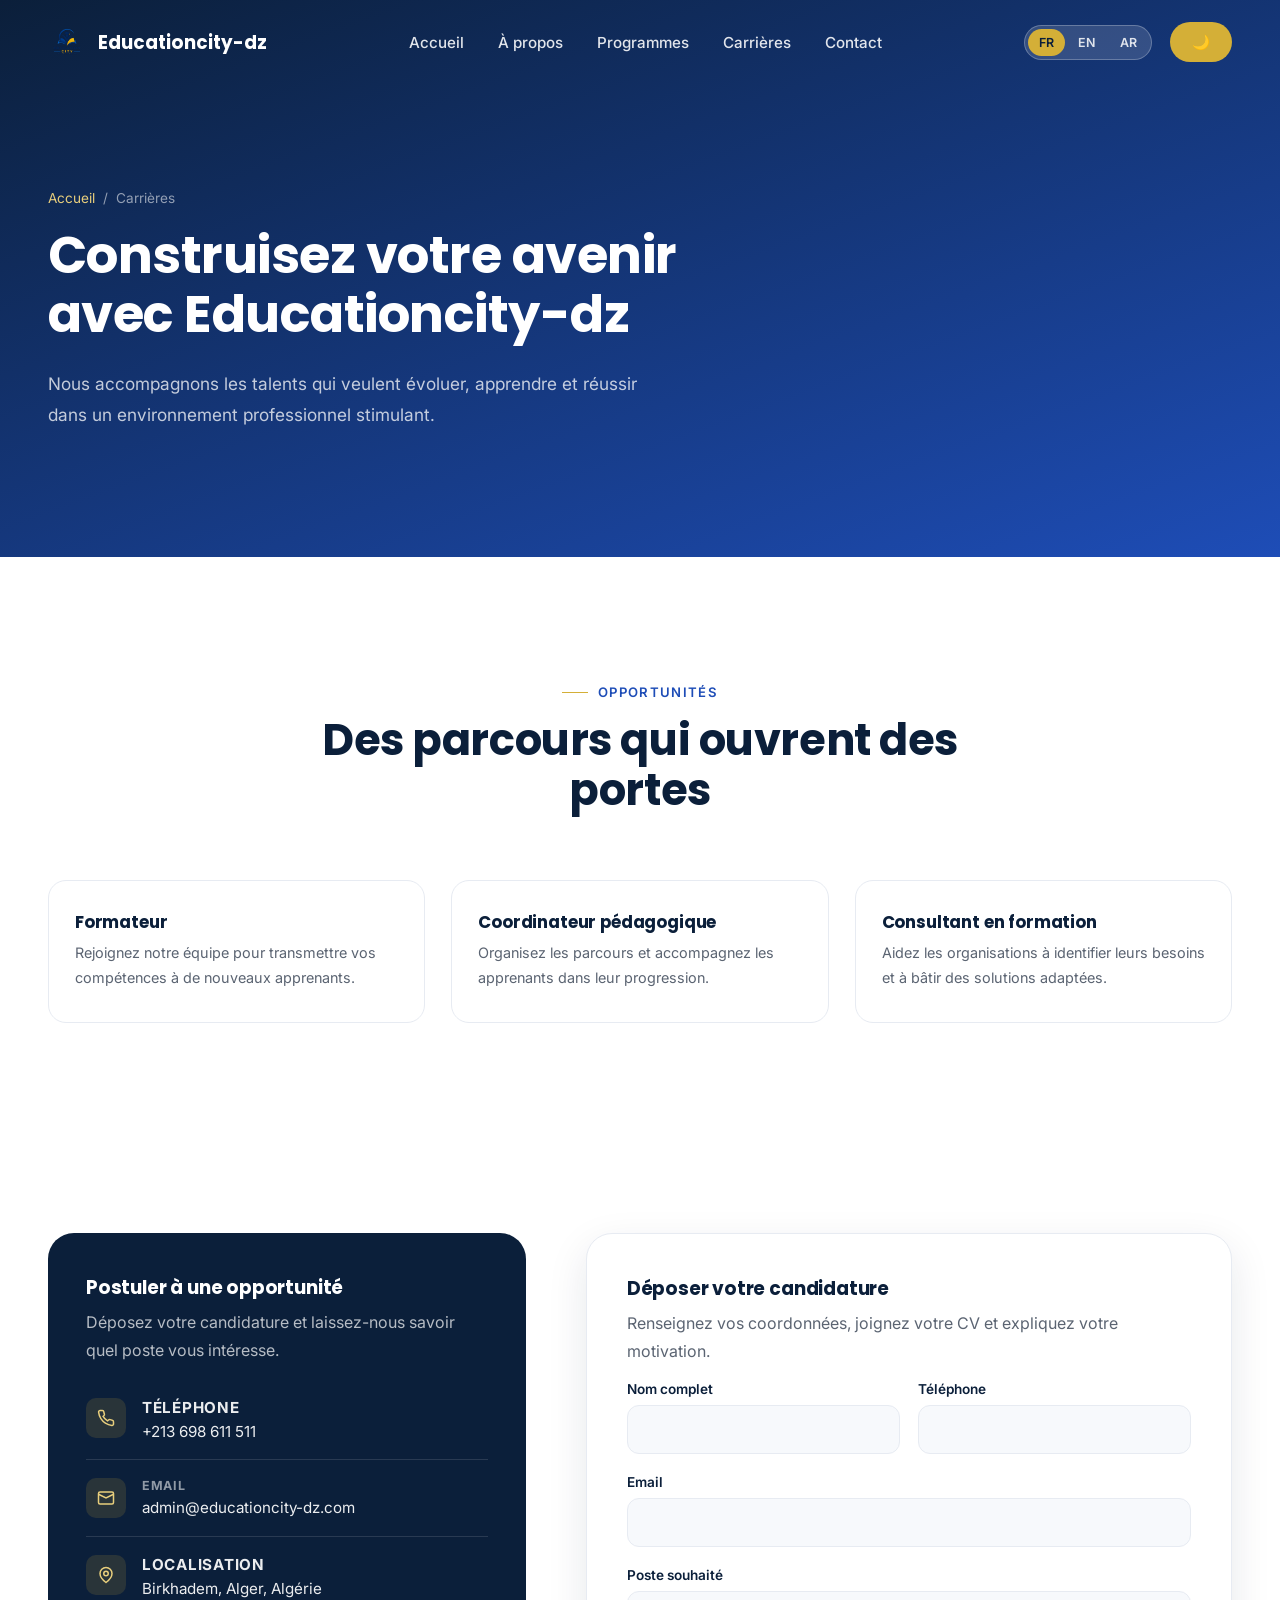
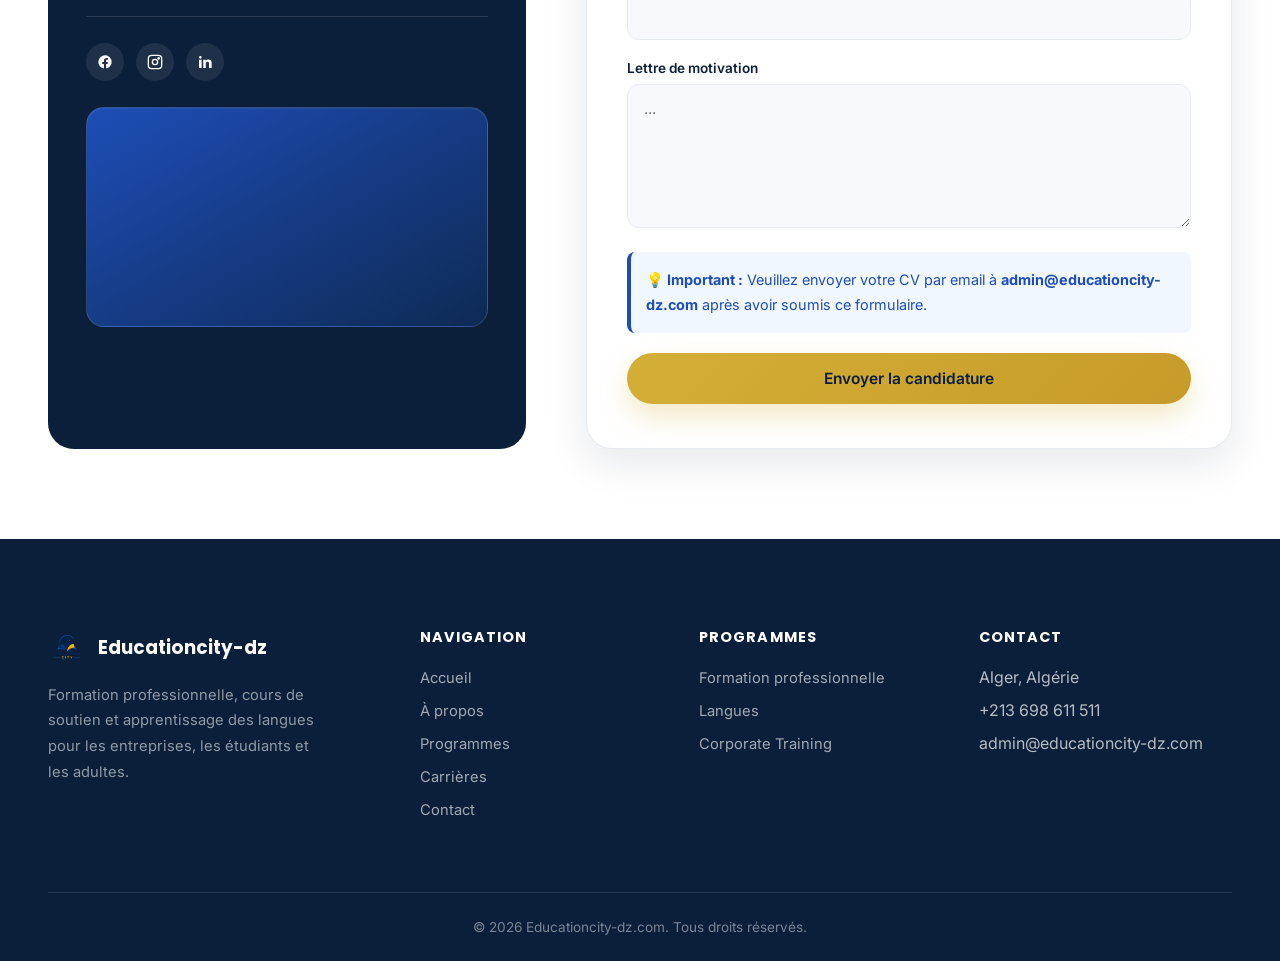
==== careers.html @ a91e065b "update" ====
<!DOCTYPE html>
<html lang="fr" dir="ltr" data-active-lang="fr">
<head>
<meta charset="UTF-8">
<meta name="viewport" content="width=device-width, initial-scale=1.0">
<title>Careers — Educationcity-dz</title>
<meta name="description" content="Explore career opportunities and professional growth paths with Educationcity-dz.">
<link rel="preconnect" href="https://fonts.googleapis.com">
<link href="https://fonts.googleapis.com/css2?family=Poppins:wght@500;600;700;800&family=Inter:wght@400;500;600;700&display=swap" rel="stylesheet">
<link rel="stylesheet" href="css/style.css">
</head>
<body>
<div id="loader"><div class="loader-seal"><svg viewBox="0 0 64 64"><circle cx="32" cy="32" r="26"></circle></svg></div></div>
<div id="scroll-progress"></div>

<header id="navbar">
  <div class="container nav-inner">
    <a href="index.html" class="brand">
      <span class="brand-mark"><img src="EduLogo.png" alt="Educationcity-dz logo"></span>
      Educationcity-dz
    </a>
    <nav>
      <ul class="nav-links" id="nav-links">
        <li><a href="index.html#home"><span data-lang="fr">Accueil</span><span data-lang="en">Home</span><span data-lang="ar">الرئيسية</span></a></li>
        <li><a href="index.html#about"><span data-lang="fr">À propos</span><span data-lang="en">About</span><span data-lang="ar">من نحن</span></a></li>
        <li><a href="index.html#courses"><span data-lang="fr">Programmes</span><span data-lang="en">Courses</span><span data-lang="ar">البرامج</span></a></li>
        <li><a href="careers.html" class="active"><span data-lang="fr">Carrières</span><span data-lang="en">Careers</span><span data-lang="ar">الوظائف</span></a></li>
        <li><a href="index.html#contact"><span data-lang="fr">Contact</span><span data-lang="en">Contact</span><span data-lang="ar">اتصل بنا</span></a></li>
      </ul>
    </nav>
    <div class="nav-right">
      <div class="lang-switch">
        <button data-lang-btn="fr">FR</button>
        <button data-lang-btn="en">EN</button>
        <button data-lang-btn="ar">AR</button>
      </div>
      <button id="dark-toggle" class="btn-call" aria-label="Toggle dark mode" aria-pressed="false">
        <span class="theme-ico">🌙</span>
      </button>
      <button class="nav-toggle" id="nav-toggle" aria-label="Menu"><span></span><span></span><span></span></button>
    </div>
  </div>
</header>

<section class="page-hero">
  <div class="container">
    <div class="breadcrumb">
      <a href="index.html"><span data-lang="fr">Accueil</span><span data-lang="en">Home</span><span data-lang="ar">الرئيسية</span></a>
      <span>/</span>
      <span><span data-lang="fr">Carrières</span><span data-lang="en">Careers</span><span data-lang="ar">الوظائف</span></span>
    </div>
    <h1><span data-lang="fr">Construisez votre avenir avec Educationcity-dz</span><span data-lang="en">Build your future with Educationcity-dz</span><span data-lang="ar">ابنِ مستقبلك مع Educationcity-dz</span></h1>
    <p><span data-lang="fr">Nous accompagnons les talents qui veulent évoluer, apprendre et réussir dans un environnement professionnel stimulant.</span><span data-lang="en">We support talented people who want to grow, learn and succeed in a dynamic professional environment.</span><span data-lang="ar">نحن نؤازر الكفاءات التي ترغب في التطور والتعلم والنجاح في بيئة مهنية محفزة.</span></p>
  </div>
</section>

<section class="section">
  <div class="container">
    <div class="section-head center reveal">
      <div class="eyebrow" style="justify-content:center"><span data-lang="fr">Opportunités</span><span data-lang="en">Opportunities</span><span data-lang="ar">الفرص</span></div>
      <h2><span data-lang="fr">Des parcours qui ouvrent des portes</span><span data-lang="en">Career paths that open doors</span><span data-lang="ar">مسارات مهنية تفتح الأبواب</span></h2>
    </div>
    <div class="benefit-grid stagger">
      <div class="benefit-card reveal" style="--i:0">
        <h4><span data-lang="fr">Formateur</span><span data-lang="en">Trainer</span><span data-lang="ar">مُدرّس</span></h4>
        <p><span data-lang="fr">Rejoignez notre équipe pour transmettre vos compétences à de nouveaux apprenants.</span><span data-lang="en">Join our team to share your expertise with new learners.</span><span data-lang="ar">انضم إلى فريقنا لنقل خبرتك إلى متعلمين جدد.</span></p>
      </div>
      <div class="benefit-card reveal" style="--i:1">
        <h4><span data-lang="fr">Coordinateur pédagogique</span><span data-lang="en">Academic Coordinator</span><span data-lang="ar">منسق أكاديمي</span></h4>
        <p><span data-lang="fr">Organisez les parcours et accompagnez les apprenants dans leur progression.</span><span data-lang="en">Organise learning pathways and support learners in their progress.</span><span data-lang="ar">نظّم المسارات التعليمية وادعم المتعلمين في تقدمهم.</span></p>
      </div>
      <div class="benefit-card reveal" style="--i:2">
        <h4><span data-lang="fr">Consultant en formation</span><span data-lang="en">Training Consultant</span><span data-lang="ar">مستشار تكوين</span></h4>
        <p><span data-lang="fr">Aidez les organisations à identifier leurs besoins et à bâtir des solutions adaptées.</span><span data-lang="en">Help organisations identify needs and build tailored solutions.</span><span data-lang="ar">ساعد المؤسسات على تحديد احتياجاتها وبناء حلول مناسبة.</span></p>
      </div>
    </div>
  </div>
</section>

<section class="section tight" id="career-form">
  <div class="container">
    <div class="contact-grid">
      <div class="contact-info-card reveal">
        <h3><span data-lang="fr">Postuler à une opportunité</span><span data-lang="en">Apply for an opportunity</span><span data-lang="ar">التقديم لفرصة</span></h3>
        <p style="color:rgba(255,255,255,.7)">
          <span data-lang="fr">Déposez votre candidature et laissez-nous savoir quel poste vous intéresse.</span>
          <span data-lang="en">Submit your application and tell us which role interests you.</span>
          <span data-lang="ar">قدّم طلبك وأخبرنا بالوظيفة التي تهمك.</span>
        </p>
        <div class="contact-line">
          <span class="ico"><svg width="18" height="18" viewBox="0 0 24 24" fill="none" stroke="currentColor" stroke-width="2"><path d="M22 16.92v3a2 2 0 0 1-2.18 2 19.79 19.79 0 0 1-8.63-3.07 19.5 19.5 0 0 1-6-6 19.79 19.79 0 0 1-3.07-8.67A2 2 0 0 1 4.11 2h3a2 2 0 0 1 2 1.72c.127.96.361 1.903.7 2.81a2 2 0 0 1-.45 2.11L8.09 9.91a16 16 0 0 0 6 6l1.27-1.27a2 2 0 0 1 2.11-.45c.907.339 1.85.573 2.81.7A2 2 0 0 1 22 16.92Z"/></svg></span>
          <div><strong><span data-lang="fr">Téléphone</span><span data-lang="en">Phone</span><span data-lang="ar">الهاتف</span></strong><span>+213 698 611 511</span></div>
        </div>
        <div class="contact-line">
          <span class="ico"><svg width="18" height="18" viewBox="0 0 24 24" fill="none" stroke="currentColor" stroke-width="2"><rect x="2" y="4" width="20" height="16" rx="2"/><path d="m22 7-10 5L2 7"/></svg></span>
          <div><strong>Email</strong><span>admin@educationcity-dz.com</span></div>
        </div>
        <div class="contact-line">
          <span class="ico"><svg width="18" height="18" viewBox="0 0 24 24" fill="none" stroke="currentColor" stroke-width="2"><path d="M20 10c0 6-8 12-8 12s-8-6-8-12a8 8 0 0 1 16 0Z"/><circle cx="12" cy="10" r="3"/></svg></span>
          <div><strong><span data-lang="fr">Localisation</span><span data-lang="en">Location</span><span data-lang="ar">الموقع</span></strong><span><span data-lang="fr">Birkhadem, Alger, Algérie</span><span data-lang="en">Birkhadem, Alger, Algeria</span><span data-lang="ar">الجزائر العاصمة، الجزائر</span></span></div>
        </div>


        <div class="social-row">
          <a href="#" aria-label="Facebook"><svg width="16" height="16" viewBox="0 0 24 24" fill="currentColor"><path d="M22 12a10 10 0 1 0-11.6 9.9v-7H7.9V12h2.5V9.8c0-2.5 1.5-3.9 3.8-3.9 1.1 0 2.2.2 2.2.2v2.4h-1.3c-1.2 0-1.6.8-1.6 1.6V12h2.8l-.4 2.9h-2.4v7A10 10 0 0 0 22 12Z"/></svg></a>
          <a href="https://www.instagram.com/educationcity.dz?igsh=MXBoYXpnczZueTFqYg==" target="_blank" rel="noopener noreferrer" aria-label="Instagram"><svg width="16" height="16" viewBox="0 0 24 24" fill="none" stroke="currentColor" stroke-width="2"><rect x="2" y="2" width="20" height="20" rx="5"/><circle cx="12" cy="12" r="4"/><circle cx="17.5" cy="6.5" r="1"/></svg></a>
          <a href="https://www.linkedin.com/company/educationcity-dz/?viewAsMember=true" target="_blank" rel="noopener noreferrer" aria-label="LinkedIn"><svg width="16" height="16" viewBox="0 0 24 24" fill="currentColor"><path d="M6.94 5a2 2 0 1 1-4-.002 2 2 0 0 1 4 .002ZM7 8.48H3V21h4V8.48Zm6.32 0H9.34V21h3.94v-6.57c0-3.66 4.77-3.96 4.77 0V21H22v-7.93c0-6.17-7.06-5.94-8.68-2.91V8.48Z"/></svg></a>
        </div>

        <div class="map-box" data-map-box>
          <iframe
            id="location-map"
            src="https://www.google.com/maps?q=36.7222392,3.0315218&z=16&t=m&output=embed"
            loading="lazy"
            referrerpolicy="no-referrer-when-downgrade"
            allowfullscreen
            title="Location on Google Maps"
          ></iframe>
        </div>
      </div>

      <div class="form-card reveal">
        <h3><span data-lang="fr">Déposer votre candidature</span><span data-lang="en">Apply now</span><span data-lang="ar">قدّم طلبك</span></h3>
        <p><span data-lang="fr">Renseignez vos coordonnées, joignez votre CV et expliquez votre motivation.</span><span data-lang="en">Share your details, attach your CV and explain your motivation.</span><span data-lang="ar">أدخل بياناتك وأرفق سيرة ذاتية الخاصة بك ووضح دافعك.</span></p>
        <!--
        <form data-form action="https://formgrid.dev/api/f/eszko6ui" method="POST" enctype="multipart/form-data">
          <div class="form-row">
            <div class="field">
              <label><span data-lang="fr">Nom complet</span><span data-lang="en">Full Name</span><span data-lang="ar">الاسم الكامل</span></label>
              <input type="text" name="name" required>
            </div>
            <div class="field">
              <label><span data-lang="fr">Téléphone</span><span data-lang="en">Phone Number</span><span data-lang="ar">رقم الهاتف</span></label>
              <input type="tel" name="phone" required>
            </div>
          </div>
          <div class="field">
            <label>Email</label>
            <input type="email" name="email" required>
          </div>
          <div class="field">
            <label><span data-lang="fr">Poste souhaité</span><span data-lang="en">Desired Position</span><span data-lang="ar">الوظيفة المطلوبة</span></label>
            <input type="text" name="position" required>
          </div>
          <div class="field">
            <label><span data-lang="fr">Téléverser votre CV</span><span data-lang="en">Upload your CV</span><span data-lang="ar">رفع سيرتك الذاتية</span></label>
            <input type="file" name="cv" accept=".pdf,.doc,.docx" required>
          </div>
          <div class="field">
            <label><span data-lang="fr">Message</span><span data-lang="en">Message</span><span data-lang="ar">الرسالة</span></label>
            <textarea name="message" required></textarea>
          </div>
          <button type="submit" class="btn btn-primary" style="width:100%">
            <span data-lang="fr">Envoyer la candidature</span><span data-lang="en">Send application</span><span data-lang="ar">إرسال التقديم</span>
          </button>
        </form>

        -->
       <form action="https://formspree.io/f/mdaqkvrz" method="POST">
  <div class="form-row">
    <div class="field">
      <label><span data-lang="fr">Nom complet</span><span data-lang="en">Full Name</span><span data-lang="ar">الاسم الكامل</span></label>
      <input type="text" name="name" required>
    </div>
    <div class="field">
      <label><span data-lang="fr">Téléphone</span><span data-lang="en">Phone Number</span><span data-lang="ar">رقم الهاتف</span></label>
      <input type="tel" name="phone" required>
    </div>
  </div>
  <div class="field">
    <label>Email</label>
    <input type="email" name="_replyto" required>
  </div>
  <div class="field">
    <label><span data-lang="fr">Poste souhaité</span><span data-lang="en">Desired Position</span><span data-lang="ar">الوظيفة المطلوبة</span></label>
    <input type="text" name="position" required>
  </div>
  <div class="field">
    <label><span data-lang="fr">Lettre de motivation</span><span data-lang="en">Cover Letter</span><span data-lang="ar">رسالة تحفيزية</span></label>
    <textarea name="cover_letter" rows="6" placeholder="..." required></textarea>
  </div>
  
  <div style="background:#f0f7ff;padding:15px;border-radius:8px;margin-bottom:20px;border-left:4px solid #1E4DB7;">
    <p style="font-size:0.9rem;margin:0;color:#1E4DB7;">
      <strong>💡 <span data-lang="fr">Important</span><span data-lang="en">Important</span><span data-lang="ar">مهم</span> :</strong>
      <span data-lang="fr">Veuillez envoyer votre CV par email à <strong>admin@educationcity-dz.com</strong> après avoir soumis ce formulaire.</span>
      <span data-lang="en">Please send your CV by email to <strong>admin@educationcity-dz.com</strong> after submitting this form.</span>
      <span data-lang="ar">يرجى إرسال سيرتك الذاتية عبر البريد الإلكتروني إلى <strong>admin@educationcity-dz.com</strong> بعد تقديم هذا النموذج.</span>
    </p>
  </div>
  <button type="submit" class="btn btn-primary" style="width:100%">
    <span data-lang="fr">Envoyer la candidature</span><span data-lang="en">Send application</span><span data-lang="ar">إرسال التقديم</span>
  </button>
</form>


        <div class="form-success">
          <svg viewBox="0 0 24 24" fill="none" stroke="#25693B" stroke-width="2.4"><path d="M20 6 9 17l-5-5"/></svg>
          <span>
            <span data-lang="fr">Merci ! Votre candidature a bien été envoyée.</span>
            <span data-lang="en">Thank you! Your application has been sent successfully.</span>
            <span data-lang="ar">شكرًا! تم إرسال طلبك بنجاح.</span>
          </span>
        </div>
      </div>
    </div>
  </div>
</section>

<!--
<section class="section tight" id="contact-cta">
  <div class="container">
    <div class="cta-banner reveal-scale">
      <h2><span data-lang="fr">Vous souhaitez rejoindre notre équipe ?</span><span data-lang="en">Want to join our team?</span><span data-lang="ar">هل ترغب في الانضمام إلى فريقنا؟</span></h2>
      <p><span data-lang="fr">Contactez-nous pour découvrir les opportunités disponibles.</span><span data-lang="en">Get in touch to discover current opportunities.</span><span data-lang="ar">تواصل معنا لاكتشاف الفرص المتاحة.</span></p>
      <div class="btn-row">
        <a href="index.html#contact" class="btn btn-primary"><span data-lang="fr">Nous contacter</span><span data-lang="en">Contact Us</span><span data-lang="ar">اتصل بنا</span></a>
      </div>
    </div>
  </div>
</section>
-->
<!-- ============ FOOTER ============ -->
<footer>
  <div class="container">
    <div class="footer-grid">
      <div class="footer-brand">
        <div class="brand">
          <span class="brand-mark"><img src="EduLogo.png" alt="Educationcity-dz logo"></span>
          Educationcity-dz
        </div>
        <p>
          <span data-lang="fr">Formation professionnelle, cours de soutien et apprentissage des langues pour les entreprises, les étudiants et les adultes.</span>
          <span data-lang="en">Professional training, academic support and language learning for companies, students and adults.</span>
          <span data-lang="ar">تكوين مهني، دعم دراسي وتعلم اللغات للشركات والطلاب والكبار.</span>
        </p>
      </div>
      <div>
        <h4><span data-lang="fr">Navigation</span><span data-lang="en">Navigation</span><span data-lang="ar">التنقل</span></h4>
        <ul class="flinks">
          <li><a href="index.html#home"><span data-lang="fr">Accueil</span><span data-lang="en">Home</span><span data-lang="ar">الرئيسية</span></a></li>
          <li><a href="index.html#about"><span data-lang="fr">À propos</span><span data-lang="en">About</span><span data-lang="ar">من نحن</span></a></li>
          <li><a href="index.html#courses"><span data-lang="fr">Programmes</span><span data-lang="en">Courses</span><span data-lang="ar">البرامج</span></a></li>
          <li><a href="careers.html"><span data-lang="fr">Carrières</span><span data-lang="en">Careers</span><span data-lang="ar">الوظائف</span></a></li>
          <li><a href="index.html#contact"><span data-lang="fr">Contact</span><span data-lang="en">Contact</span><span data-lang="ar">اتصل بنا</span></a></li>
        </ul>
      </div>
      <div>
        <h4><span data-lang="fr">Programmes</span><span data-lang="en">Courses</span><span data-lang="ar">البرامج</span></h4>
        <ul class="flinks">
          <li><a href="formation-professionnelle.html"><span data-lang="fr">Formation professionnelle</span><span data-lang="en">Professional Training</span><span data-lang="ar">التكوين المهني</span></a></li>
          <li><a href="languages.html"><span data-lang="fr">Langues</span><span data-lang="en">Languages</span><span data-lang="ar">اللغات</span></a></li>
          <li><a href="corporate-training.html"><span data-lang="fr">Corporate Training</span><span data-lang="en">Corporate Training</span><span data-lang="ar">تكوين الشركات</span></a></li>
        </ul>
      </div>
      <div>
        <h4><span data-lang="fr">Contact</span><span data-lang="en">Contact</span><span data-lang="ar">اتصل بنا</span></h4>
        <ul class="flinks">
          <li><span data-lang="fr">Alger, Algérie</span><span data-lang="en">Algiers, Algeria</span><span data-lang="ar">الجزائر العاصمة</span></li>
          <li>+213 698 611 511</li>
          <li>admin@educationcity-dz.com</li>
        </ul>
      </div>
    </div>

    <div class="footer-bottom">
      <span style="display:block;text-align:center;width:100%">© 2026 Educationcity-dz.com. <span data-lang="fr">Tous droits réservés.</span><span data-lang="en">All rights reserved.</span><span data-lang="ar">جميع الحقوق محفوظة.</span></span>
    </div>
  </div>
</footer>

<button id="back-to-top" aria-label="Back to top"><svg viewBox="0 0 24 24" fill="none" stroke="currentColor" stroke-width="2.5"><path d="M12 19V5"/><path d="m5 12 7-7 7 7"/></svg></button>

<script src="js/main.js"></script>
</body>
</html>
---- css/style.css ----
/* ==========================================================================
   Educationcity-dz — Premium Academy Website
   Design tokens
   ========================================================================== */
:root{
  --navy:#0B1F3A;
  --navy-2:#0E2A54;
  --royal:#1E4DB7;
  --royal-soft:#3D6BD6;
  --gold:#D4AF37;
  --gold-soft:#E8CE7C;
  --white:#FFFFFF;
  --light:#F7F9FC;
  --text:#222222;
  --text-muted:#5B6472;
  --line:#E7EBF2;
  --radius-lg:26px;
  --radius-md:18px;
  --radius-sm:12px;
  --shadow-sm:0 4px 18px rgba(11,31,58,0.06);
  --shadow-md:0 14px 40px rgba(11,31,58,0.10);
  --shadow-lg:0 26px 70px rgba(11,31,58,0.16);
  --ease:cubic-bezier(.22,.9,.32,1);
  --container:1240px;
}

/* Dark theme variables (applied when html[data-theme="dark"]) */
html[data-theme="dark"]{
  --navy:#EAF2FF;
  --navy-2:#0A1B32;
  --royal:#4F7ED4;
  --royal-soft:#86A9E2;
  --gold:#D4AF37;
  --gold-soft:#E8CE7C;
  --white:#071026;
  --light:#0D1A2E;
  --text:#F4F7FF;
  --text-muted:rgba(244,247,255,0.82);
  --line:rgba(255,255,255,0.12);
  --shadow-sm:0 6px 24px rgba(0,0,0,0.55);
  --shadow-md:0 18px 60px rgba(0,0,0,0.65);
  --shadow-lg:0 28px 100px rgba(0,0,0,0.65);
}

html[data-theme="dark"] body{
  background:var(--white);
  color:var(--text);
}
html[data-theme="dark"] .section{background:transparent;}
html[data-theme="dark"] .section-light{background:rgba(255,255,255,0.06);}
html[data-theme="dark"] #navbar{
  background:rgba(7,16,38,0.88);
}
html[data-theme="dark"] #navbar.scrolled{
  background:rgba(7,16,38,0.96);
  box-shadow:0 8px 30px rgba(0,0,0,0.55);
}
html[data-theme="dark"] #navbar .brand,
html[data-theme="dark"] #navbar .nav-links a,
html[data-theme="dark"] #navbar .lang-switch button,
html[data-theme="dark"] #navbar .btn-call,
html[data-theme="dark"] #navbar .nav-toggle span{
  color:var(--white);
}
html[data-theme="dark"] #navbar .lang-switch{background:rgba(255,255,255,0.08);border-color:rgba(255,255,255,0.14);}
html[data-theme="dark"] #navbar .nav-toggle span{background:var(--white);}
html[data-theme="dark"] .btn-call{color:var(--navy);}
html[data-theme="dark"] #navbar .nav-links a:hover{color:var(--gold-soft);}
html[data-theme="dark"] footer{background:var(--navy);}
html[data-theme="dark"] footer .footer-grid{border-bottom-color:rgba(255,255,255,0.12);}
html[data-theme="dark"] footer .footer-brand p,
html[data-theme="dark"] footer .flinks a,
html[data-theme="dark"] .footer-bottom{color:rgba(255,255,255,0.78);}
html[data-theme="dark"] h1,
html[data-theme="dark"] h2,
html[data-theme="dark"] h3,
html[data-theme="dark"] h4,
html[data-theme="dark"] .section-head h2,
html[data-theme="dark"] .about-badge-card strong,
html[data-theme="dark"] .stat-num,
html[data-theme="dark"] .testi-person strong,
html[data-theme="dark"] .audience-cta,
html[data-theme="dark"] .pill,
html[data-theme="dark"] .side-card .row span:last-child,
html[data-theme="dark"] .logo-strip .lg{color:var(--white);}
html[data-theme="dark"] p,
html[data-theme="dark"] .lead,
html[data-theme="dark"] .section-head p,
html[data-theme="dark"] .hero-meta-item .label,
html[data-theme="dark"] .hero-meta-item .value,
html[data-theme="dark"] .about-badge-card span,
html[data-theme="dark"] .testi-person span,
html[data-theme="dark"] .course-card ul li,
html[data-theme="dark"] .service-body ul li,
html[data-theme="dark"] .audience-card ul li,
html[data-theme="dark"] .side-card .row span:first-child,
html[data-theme="dark"] .benefit-card,
html[data-theme="dark"] .form-card,
html[data-theme="dark"] .contact-card,
html[data-theme="dark"] .course-card,
html[data-theme="dark"] .about-badge-card,
html[data-theme="dark"] .testi-card,
html[data-theme="dark"] .audience-card,
html[data-theme="dark"] .side-card,
html[data-theme="dark"] .service-card{
  color:rgba(244,247,255,0.9);
}
html[data-theme="dark"] .course-card,
html[data-theme="dark"] .about-badge-card,
html[data-theme="dark"] .testi-card,
html[data-theme="dark"] .audience-card,
html[data-theme="dark"] .side-card,
html[data-theme="dark"] .service-card,
html[data-theme="dark"] .form-card,
html[data-theme="dark"] .contact-card{background:rgba(255,255,255,0.05);border-color:rgba(255,255,255,0.08);}
html[data-theme="dark"] .btn-call .theme-ico{margin-inline-end:8px;}

/* Dark mode toggle button (navbar) */
.btn-toggle{
  border:none;background:transparent;color:rgba(255,255,255,0.92);font-size:1rem;padding:8px 10px;border-radius:10px;display:inline-flex;align-items:center;justify-content:center;transition:transform .25s ease;
}
#navbar .btn-toggle:hover{transform:translateY(-2px);}

*,*::before,*::after{box-sizing:border-box;}
html{scroll-behavior:smooth;}
@media (prefers-reduced-motion: reduce){
  html{scroll-behavior:auto;}
  *,*::before,*::after{animation-duration:0.001ms !important;animation-iteration-count:1 !important;transition-duration:0.001ms !important;scroll-behavior:auto !important;}
}
body{
  margin:0;
  font-family:'Inter',sans-serif;
  color:var(--text);
  background:var(--white);
  -webkit-font-smoothing:antialiased;
  overflow-x:hidden;
}
h1,h2,h3,h4{
  font-family:'Poppins',sans-serif;
  color:var(--navy);
  margin:0 0 .5em;
  letter-spacing:-0.01em;
  line-height:1.15;
}
p{line-height:1.75;color:var(--text-muted);margin:0 0 1em;}
a{color:inherit;text-decoration:none;}
ul{margin:0;padding:0;list-style:none;}
img{max-width:100%;display:block;}
button{font-family:inherit;cursor:pointer;}
.container{max-width:var(--container);margin:0 auto;padding:0 28px;}

/* RTL */
html[dir="rtl"] body{font-family:'Inter','Tahoma',sans-serif;}
html[dir="rtl"] .btn-row{flex-direction:row-reverse;}

/* language visibility */
[data-lang]{display:none;}
html[data-active-lang="fr"] [data-lang="fr"],
html[data-active-lang="en"] [data-lang="en"],
html[data-active-lang="ar"] [data-lang="ar"]{display:block;}
html[data-active-lang="fr"] span[data-lang="fr"],
html[data-active-lang="en"] span[data-lang="en"],
html[data-active-lang="ar"] span[data-lang="ar"]{display:inline;}

/* ==========================================================================
   Loading screen
   ========================================================================== */
#loader{
  position:fixed;inset:0;z-index:9999;background:var(--navy);
  display:flex;align-items:center;justify-content:center;
  transition:opacity .6s var(--ease), visibility .6s var(--ease);
}
#loader.hide{opacity:0;visibility:hidden;pointer-events:none;}
.loader-seal{width:64px;height:64px;position:relative;}
.loader-seal svg{width:100%;height:100%;animation:spin 1.4s linear infinite;}
.loader-seal circle{fill:none;stroke:var(--gold);stroke-width:3;stroke-linecap:round;stroke-dasharray:150;stroke-dashoffset:110;}
@keyframes spin{to{transform:rotate(360deg);}}

/* scroll progress bar */
#scroll-progress{position:fixed;top:0;left:0;height:3px;background:linear-gradient(90deg,var(--gold),var(--gold-soft));width:0%;z-index:2000;transition:width .1s linear;}

/* ==========================================================================
   Navigation
   ========================================================================== */
#navbar{
  position:fixed;top:0;left:0;right:0;z-index:1000;
  padding:22px 0;
  transition:all .4s var(--ease);
  background:transparent;
}
#navbar.scrolled{
  background:rgba(255,255,255,0.92);
  backdrop-filter:blur(14px);
  -webkit-backdrop-filter:blur(14px);
  box-shadow:var(--shadow-sm);
  padding:14px 0;
}
.nav-inner{display:flex;align-items:center;justify-content:space-between;gap:24px;}
.brand{display:flex;align-items:center;gap:12px;font-family:'Poppins',sans-serif;font-weight:700;font-size:1.15rem;color:var(--white);transition:color .4s var(--ease);}
#navbar.scrolled .brand{color:var(--navy);}
.brand-mark{width:38px;height:38px;border-radius:10px;background:transparent;display:flex;align-items:center;justify-content:center;flex-shrink:0;overflow:hidden;}
.brand-mark img{width:100%;height:100%;object-fit:contain;display:block;border-radius:inherit;}
.nav-links{display:flex;align-items:center;gap:34px;list-style:none;margin:0;padding:0;}
.nav-links a{
  color:rgba(255,255,255,0.88);font-weight:500;font-size:.95rem;position:relative;padding:4px 0;transition:color .3s;
}
#navbar.scrolled .nav-links a{color:var(--navy);}
.nav-links a::after{content:"";position:absolute;left:0;bottom:-3px;height:2px;width:0;background:var(--gold);transition:width .3s var(--ease);}
.nav-links a:hover::after{width:100%;}
.nav-right{display:flex;align-items:center;gap:18px;}
.lang-switch{display:flex;align-items:center;gap:2px;background:rgba(255,255,255,0.14);border:1px solid rgba(255,255,255,0.25);border-radius:999px;padding:3px;transition:all .4s var(--ease);}
#navbar.scrolled .lang-switch{background:var(--light);border-color:var(--line);}
.lang-switch button{
  border:none;background:transparent;color:rgba(255,255,255,0.85);font-size:.78rem;font-weight:600;
  padding:6px 11px;border-radius:999px;transition:all .25s var(--ease);letter-spacing:.02em;
}
#navbar.scrolled .lang-switch button{color:var(--text-muted);}
.lang-switch button.active{background:var(--gold);color:var(--navy);}
#navbar.scrolled .lang-switch button.active{background:var(--gold);color:var(--navy);}
.btn-call{
  background:var(--gold);color:var(--navy);font-weight:600;font-size:.9rem;
  padding:11px 22px;border-radius:999px;border:none;transition:transform .3s var(--ease),box-shadow .3s var(--ease);
  white-space:nowrap;
}
.btn-call:hover{transform:translateY(-2px);box-shadow:0 10px 24px rgba(212,175,55,0.35);}
.nav-toggle{display:none;flex-direction:column;gap:5px;background:none;border:none;padding:6px;}
.nav-toggle span{width:24px;height:2px;background:var(--white);transition:all .3s;}
#navbar.scrolled .nav-toggle span{background:var(--navy);}

/* ==========================================================================
   Buttons (global)
   ========================================================================== */
.btn{
  display:inline-flex;align-items:center;justify-content:center;gap:8px;
  padding:16px 32px;border-radius:999px;font-weight:600;font-size:.97rem;
  border:none;position:relative;overflow:hidden;transition:transform .35s var(--ease),box-shadow .35s var(--ease);
  isolation:isolate;
}
.btn::after{
  content:"";position:absolute;inset:0;border-radius:inherit;
  background:radial-gradient(circle at var(--rx,50%) var(--ry,50%), rgba(255,255,255,.35) 0%, transparent 60%);
  opacity:0;transition:opacity .4s;z-index:-1;
}
.btn:hover::after{opacity:1;}
.btn-primary{background:linear-gradient(135deg,var(--gold),#c79b2a);color:var(--navy);box-shadow:0 12px 28px rgba(212,175,55,0.28);}
.btn-primary:hover{transform:translateY(-3px);box-shadow:0 18px 36px rgba(212,175,55,0.4);}
.btn-secondary{background:rgba(255,255,255,0.08);color:var(--white);border:1.5px solid rgba(255,255,255,0.5);}
.btn-secondary:hover{background:rgba(255,255,255,0.18);transform:translateY(-3px);}
.btn-dark{background:var(--navy);color:var(--white);}
.btn-dark:hover{transform:translateY(-3px);box-shadow:var(--shadow-lg);}
.btn-outline{background:transparent;border:1.5px solid var(--navy);color:var(--navy);}
.btn-outline:hover{background:var(--navy);color:var(--white);transform:translateY(-3px);}
.btn-row{display:flex;gap:16px;flex-wrap:wrap;}

/* ==========================================================================
   Hero
   ========================================================================== */
.hero{
  position:relative;min-height:100vh;display:flex;align-items:center;justify-content:center;
  background:linear-gradient(160deg,var(--navy) 0%, var(--navy-2) 45%, var(--royal) 130%);
  overflow:hidden;padding:140px 0 100px;
}
.hero-shapes{position:absolute;inset:0;overflow:hidden;z-index:0;pointer-events:none;}
.shape{position:absolute;border-radius:50%;opacity:.5;}
.shape.s1{width:420px;height:420px;border:1px solid rgba(212,175,55,0.35);top:-120px;right:-100px;animation:float1 14s ease-in-out infinite;}
.shape.s2{width:220px;height:220px;background:radial-gradient(circle,rgba(212,175,55,.16),transparent 70%);bottom:-60px;left:-60px;animation:float2 11s ease-in-out infinite;}
.shape.s3{width:90px;height:90px;border:1px solid rgba(255,255,255,0.25);top:22%;left:8%;animation:float2 9s ease-in-out infinite;}
.shape.s4{width:14px;height:14px;background:var(--gold);top:34%;right:18%;animation:float1 7s ease-in-out infinite;}
.shape.s5{width:8px;height:8px;background:var(--gold-soft);bottom:28%;right:30%;animation:float2 8s ease-in-out infinite;}
@keyframes float1{0%,100%{transform:translateY(0) translateX(0);}50%{transform:translateY(-26px) translateX(14px);}}
@keyframes float2{0%,100%{transform:translateY(0);}50%{transform:translateY(22px);}}

.hero-inner{position:relative;z-index:2;text-align:center;max-width:900px;margin:0 auto;padding:0 28px;}
.hero-badge{
  display:inline-flex;align-items:center;gap:8px;background:rgba(255,255,255,0.08);
  border:1px solid rgba(212,175,55,0.4);color:var(--gold-soft);padding:9px 20px;border-radius:999px;
  font-size:.82rem;font-weight:600;letter-spacing:.06em;text-transform:uppercase;margin-bottom:28px;
  animation:fadeUp .8s var(--ease) both;
}
.hero h1{
  color:var(--white);font-size:clamp(2.3rem,5.2vw,4.1rem);font-weight:700;margin-bottom:22px;
  animation:fadeUp .9s var(--ease) .1s both;
}
.hero h1 em{font-style:normal;color:var(--gold-soft);}
.hero p.lead{
  color:rgba(255,255,255,0.78);font-size:1.15rem;max-width:640px;margin:0 auto 40px;
  animation:fadeUp .9s var(--ease) .2s both;
}
.hero .btn-row{justify-content:center;animation:fadeUp .9s var(--ease) .3s both;}
@keyframes fadeUp{from{opacity:0;transform:translateY(28px);}to{opacity:1;transform:translateY(0);}}

.hero-meta{
  position:relative;z-index:2;margin-top:70px;display:flex;justify-content:center;gap:0;
  flex-wrap:wrap;animation:fadeUp .9s var(--ease) .4s both;
}
.hero-meta-item{
  padding:0 34px;text-align:center;border-inline-start:1px solid rgba(255,255,255,0.18);
}
.hero-meta-item:first-child{border-inline-start:none;}
.hero-meta-item .label{color:rgba(255,255,255,0.55);font-size:.75rem;text-transform:uppercase;letter-spacing:.08em;margin-bottom:6px;}
.hero-meta-item .value{color:var(--gold-soft);font-family:'Poppins',sans-serif;font-weight:600;font-size:1.05rem;}

.scroll-indicator{
  position:absolute;bottom:34px;left:50%;transform:translateX(-50%);z-index:2;
  display:flex;flex-direction:column;align-items:center;gap:8px;color:rgba(255,255,255,0.6);font-size:.72rem;
  letter-spacing:.1em;text-transform:uppercase;
}
.scroll-indicator .dot-track{width:1px;height:36px;background:rgba(255,255,255,0.25);position:relative;overflow:hidden;}
.scroll-indicator .dot-track::after{content:"";position:absolute;top:-20px;left:0;width:1px;height:20px;background:var(--gold);animation:scrollDown 1.8s ease-in-out infinite;}
@keyframes scrollDown{0%{top:-20px;}100%{top:36px;}}

/* ==========================================================================
   Section shell
   ========================================================================== */
.section{padding:120px 0;position:relative;}
.section.tight{padding:90px 0;}
.section-light{background:var(--light);}
.eyebrow{
  display:inline-flex;align-items:center;gap:10px;color:var(--royal);font-weight:600;font-size:.82rem;
  text-transform:uppercase;letter-spacing:.1em;margin-bottom:16px;
}
.eyebrow::before{content:"";width:26px;height:1.5px;background:var(--gold);}
.section-head{max-width:720px;margin-bottom:64px;}
.section-head.center{margin-left:auto;margin-right:auto;text-align:center;}
.section-head h2{font-size:clamp(1.9rem,3.4vw,2.7rem);}
.section-head p{font-size:1.08rem;}

.reveal{opacity:0;transform:translateY(36px);transition:opacity .8s var(--ease), transform .8s var(--ease);}
.reveal.in{opacity:1;transform:translateY(0);}
.reveal-scale{opacity:0;transform:scale(.92);transition:opacity .8s var(--ease), transform .8s var(--ease);}
.reveal-scale.in{opacity:1;transform:scale(1);}
.stagger > *{transition-delay:calc(var(--i,0) * 90ms);}

/* ==========================================================================
   About
   ========================================================================== */
.about-grid {
  display: grid;
  grid-template-columns: .9fr 1.1fr;
  gap: 76px;
  align-items: center;
}

.about-visual {
  position: relative;
}

.about-visual-frame {
  border-radius: var(--radius-lg);
  overflow: hidden;
  position: relative;
  aspect-ratio: 4/4.6;
  background: linear-gradient(160deg, var(--navy), var(--royal));
  box-shadow: var(--shadow-lg);
}

.about-visual-frame img.about-visual-img {
  position: absolute;
  inset: 0;
  width: 100%;
  height: 100%;
  object-fit: cover;
}

.about-badge-card {
  position: absolute;
  bottom: -28px;
  inset-inline-end: -28px;
  background: var(--white);
  border-radius: var(--radius-md);
  box-shadow: var(--shadow-lg);
  padding: 22px 26px;
  display: flex;
  align-items: center;
  gap: 14px;
  max-width: 230px;
}

.about-badge-card .seal {
  width: 46px;
  height: 46px;
  flex-shrink: 0;
}

.about-badge-card strong {
  display: block;
  font-family: 'Poppins', sans-serif;
  color: var(--navy);
  font-size: 1.4rem;
}

.about-badge-card span {
  font-size: .8rem;
  color: var(--text-muted);
}

.about-copy h2 {
  margin-bottom: 20px;
}

.about-features {
  display: grid;
  grid-template-columns: 1fr 1fr;
  gap: 22px;
  margin: 32px 0 36px;
}

.about-feature {
  display: flex;
  gap: 14px;
  align-items: flex-start;
}

.about-feature .ico {
  width: 44px;
  height: 44px;
  border-radius: 12px;
  background: var(--light);
  display: flex;
  align-items: center;
  justify-content: center;
  flex-shrink: 0;
  color: var(--royal);
}

.about-feature h4 {
  font-size: 1rem;
  margin-bottom: 4px;
}

.about-feature p {
  font-size: .9rem;
  margin: 0;
}

.stats-row {
  display: grid;
  grid-template-columns: repeat(4, 1fr);
  gap: 24px;
  margin-top: 20px;
  padding-top: 36px;
  border-top: 1px solid var(--line);
}

.stat {
  text-align: start;
}

.stat-num {
  font-family: 'Poppins', sans-serif;
  font-weight: 700;
  font-size: 2.1rem;
  color: var(--navy);
  display: flex;
  align-items: baseline;
  gap: 2px;
}

.stat-num .suffix {
  color: var(--gold);
}

.stat-label {
  font-size: .85rem;
  color: var(--text-muted);
  margin-top: 4px;
}

/* ==========================================================================
   Courses
   ========================================================================== */
/* ===== COURSES SECTION ===== */
.course-cards {
  display: grid;
  grid-template-columns: repeat(3, 1fr);
  gap: 30px;
}

.course-card {
  background: var(--white);
  border: 1px solid var(--line);
  border-radius: var(--radius-lg);
  overflow: hidden;
  transition: transform .45s var(--ease), box-shadow .45s var(--ease), border-color .45s var(--ease);
  position: relative;
}

.course-card::before {
  content: "";
  position: absolute;
  top: 0;
  inset-inline-start: 0;
  width: 100%;
  height: 4px;
  background: linear-gradient(90deg, var(--gold), var(--royal));
  transform: scaleX(0);
  transform-origin: left;
  transition: transform .5s var(--ease);
  z-index: 2;
}

.course-card:hover {
  transform: translateY(-10px);
  box-shadow: var(--shadow-lg);
  border-color: transparent;
}

.course-card:hover::before {
  transform: scaleX(1);
}

/* Course Image - Full width at top */
.course-image {
  position: relative;
  width: 100%;
  aspect-ratio: 16/9;
  overflow: hidden;
  background: var(--navy);
}

.course-image img {
  width: 100%;
  height: 100%;
  object-fit: cover;
  transition: transform 0.6s var(--ease);
}

.course-card:hover .course-image img {
  transform: scale(1.08);
}

.course-image-overlay {
  position: absolute;
  inset: 0;
  background: linear-gradient(135deg, rgba(11, 31, 58, 0.60) 0%, rgba(30, 77, 183, 0.40) 100%);
  display: flex;
  align-items: center;
  justify-content: center;
  opacity: 0;
  transition: opacity 0.4s var(--ease);
}

.course-card:hover .course-image-overlay {
  opacity: 1;
}

.course-tag {
  font-family: 'Poppins', sans-serif;
  font-size: 1.4rem;
  font-weight: 700;
  color: var(--white);
  text-align: center;
  padding: 10px 24px;
  background: rgba(11, 31, 58, 0.70);
  border-radius: 8px;
  border: 2px solid var(--gold);
  transform: translateY(20px);
  transition: transform 0.4s var(--ease);
  text-shadow: 0 2px 10px rgba(0,0,0,0.3);
}

.course-card:hover .course-tag {
  transform: translateY(0);
}

/* Course Content */
.course-content {
  padding: 28px 30px 32px;
}

.course-content h3 {
  font-size: 1.35rem;
  margin-bottom: 12px;
}

.course-content p {
  font-size: .95rem;
  margin-bottom: 20px;
  color: var(--text-muted);
}

.course-content ul {
  margin-bottom: 26px;
}

.course-content ul li {
  display: flex;
  gap: 10px;
  font-size: .88rem;
  color: var(--text-muted);
  margin-bottom: 10px;
  align-items: flex-start;
}

.course-content ul li svg {
  width: 16px;
  height: 16px;
  color: var(--gold);
  flex-shrink: 0;
  margin-top: 3px;
}

.card-link {
  display: inline-flex;
  align-items: center;
  gap: 8px;
  color: var(--royal);
  font-weight: 600;
  font-size: .93rem;
  transition: gap .3s;
  text-decoration: none;
}

.card-link svg {
  width: 16px;
  height: 16px;
  transition: transform .3s var(--ease);
}

.course-card:hover .card-link svg {
  transform: translateX(5px);
}

/* RTL Support */
html[dir="rtl"] .course-card:hover .card-link svg {
  transform: translateX(-5px) rotate(180deg);
}

html[dir="rtl"] .card-link svg {
  transform: rotate(180deg);
}

/* Responsive */
@media (max-width: 992px) {
  .course-cards {
    grid-template-columns: repeat(2, 1fr);
  }
}

@media (max-width: 768px) {
  .course-cards {
    grid-template-columns: 1fr;
    max-width: 500px;
    margin: 0 auto;
  }
  
  .course-image {
    aspect-ratio: 16/10;
  }
  
  .course-content {
    padding: 22px 24px 26px;
  }
  
  .course-tag {
    font-size: 1.1rem;
    padding: 8px 18px;
  }
}

@media (max-width: 480px) {
  .course-content {
    padding: 18px 20px 22px;
  }
  
  .course-content h3 {
    font-size: 1.15rem;
  }
  
  .course-tag {
    font-size: 0.9rem;
    padding: 6px 14px;
  }
}

/* ==========================================================================
   Services (alt band)
   ========================================================================== */
.service-row{display:grid;grid-template-columns:1fr 1fr;gap:0;border:1px solid var(--line);border-radius:var(--radius-lg);overflow:hidden;margin-bottom:26px;}
.service-row:nth-child(even) .service-media{order:2;}
.service-media{background:linear-gradient(150deg,var(--navy),var(--royal));padding:44px;display:flex;flex-direction:column;justify-content:center;color:var(--white);position:relative;overflow:hidden;min-height:230px;}
.service-media .tag{color:var(--gold-soft);font-size:.78rem;text-transform:uppercase;letter-spacing:.1em;font-weight:600;margin-bottom:10px;}
.service-media h3{color:var(--white);font-size:1.6rem;}
.service-body{padding:44px;display:flex;flex-direction:column;justify-content:center;}
.service-body h4{font-size:.85rem;text-transform:uppercase;letter-spacing:.06em;color:var(--royal);margin-bottom:10px;}
.service-body p{font-size:.97rem;}
.service-body ul li{position:relative;padding-inline-start:24px;font-size:.92rem;color:var(--text-muted);margin-bottom:10px;}
.service-body ul li::before{content:"";position:absolute;inset-inline-start:0;top:9px;width:8px;height:8px;border-radius:50%;background:var(--gold);}

/* ==========================================================================
   Audience
   ========================================================================== */
.audience-grid{display:grid;grid-template-columns:repeat(3,1fr);gap:30px;}
.audience-card{background:var(--light);border-radius:var(--radius-lg);padding:40px 32px;transition:all .45s var(--ease);border:1px solid transparent;}
.audience-card:hover{background:var(--white);box-shadow:var(--shadow-md);border-color:var(--line);transform:translateY(-6px);}
.audience-card .num{font-family:'Poppins',sans-serif;color:var(--gold);font-weight:700;font-size:.85rem;letter-spacing:.08em;margin-bottom:16px;}
.audience-card h3{font-size:1.25rem;margin-bottom:10px;}
.audience-card ul{margin:18px 0 22px;}
.audience-card ul li{position:relative;padding-inline-start:22px;font-size:.9rem;color:var(--text-muted);margin-bottom:10px;}
.audience-card ul li::before{content:"✓";position:absolute;inset-inline-start:0;color:var(--royal);font-weight:700;font-size:.8rem;}
.audience-cta{font-weight:600;font-size:.9rem;color:var(--navy);border-top:1px solid var(--line);padding-top:18px;display:flex;justify-content:space-between;align-items:center;}
.audience-cta a{color:var(--royal);}

/* ==========================================================================
   Testimonials
   ========================================================================== */
.testi-grid{display:grid;grid-template-columns:repeat(3,1fr);gap:28px;}
.testi-card{background:var(--white);border:1px solid var(--line);border-radius:var(--radius-lg);padding:34px;box-shadow:var(--shadow-sm);transition:transform .4s var(--ease),box-shadow .4s var(--ease);}
.testi-card:hover{transform:translateY(-6px);box-shadow:var(--shadow-md);}
.testi-quote{font-size:1.7rem;color:var(--gold);font-family:'Poppins',sans-serif;line-height:1;margin-bottom:10px;}
.testi-card p{font-size:.95rem;font-style:italic;color:var(--text);margin-bottom:22px;}
.testi-person{display:flex;align-items:center;gap:14px;}
.testi-avatar{width:48px;height:48px;border-radius:50%;background:linear-gradient(135deg,var(--navy),var(--royal));display:flex;align-items:center;justify-content:center;color:var(--gold-soft);font-family:'Poppins',sans-serif;font-weight:700;flex-shrink:0;}
.testi-person strong{display:block;font-size:.92rem;color:var(--navy);}
.testi-person span{font-size:.8rem;color:var(--text-muted);}
.testi-tag{display:inline-block;margin-top:14px;font-size:.75rem;color:var(--royal);background:rgba(30,77,183,0.08);padding:5px 12px;border-radius:999px;font-weight:600;}
.rating-line{text-align:center;color:var(--gold);font-weight:600;margin-bottom:50px;font-size:.95rem;}
.rating-line .stars{color:var(--gold);letter-spacing:2px;margin-inline-end:8px;}

/* ==========================================================================
   FAQ
   ========================================================================== */
.faq-wrap{display:grid;grid-template-columns:.85fr 1.15fr;gap:60px;align-items:start;}
.faq-side{background:linear-gradient(160deg,var(--navy),var(--royal));border-radius:var(--radius-lg);padding:44px 36px;color:var(--white);position:sticky;top:120px;}
.faq-side h3{color:var(--white);font-size:1.4rem;}
.faq-side p{color:rgba(255,255,255,0.75);}
.faq-item{border-bottom:1px solid var(--line);}
.faq-q{
  width:100%;text-align:start;background:none;border:none;padding:24px 0;display:flex;justify-content:space-between;
  align-items:center;font-family:'Poppins',sans-serif;font-weight:600;color:var(--navy);font-size:1rem;gap:20px;
}
.faq-q .plus{width:26px;height:26px;border-radius:50%;border:1.5px solid var(--line);flex-shrink:0;position:relative;transition:all .35s var(--ease);}
.faq-q .plus::before,.faq-q .plus::after{content:"";position:absolute;background:var(--navy);top:50%;left:50%;transform:translate(-50%,-50%);transition:all .35s var(--ease);}
.faq-q .plus::before{width:10px;height:1.5px;}
.faq-q .plus::after{width:1.5px;height:10px;}
.faq-item.open .faq-q .plus{background:var(--gold);border-color:var(--gold);}
.faq-item.open .faq-q .plus::before,.faq-item.open .faq-q .plus::after{background:var(--navy);}
.faq-item.open .faq-q .plus::after{transform:translate(-50%,-50%) rotate(90deg);opacity:0;}
.faq-a{max-height:0;overflow:hidden;transition:max-height .45s var(--ease);}
.faq-a p{padding-bottom:22px;margin:0;font-size:.95rem;}

/* ==========================================================================
   CTA banner
   ========================================================================== */
.cta-banner{
  background:linear-gradient(135deg,var(--navy) 0%,var(--royal) 100%);border-radius:var(--radius-lg);
  padding:70px 60px;text-align:center;position:relative;overflow:hidden;
}
.cta-banner::before{content:"";position:absolute;width:340px;height:340px;border-radius:50%;border:1px solid rgba(212,175,55,0.3);top:-160px;right:-100px;}
.cta-banner::after{content:"";position:absolute;width:200px;height:200px;border-radius:50%;background:radial-gradient(circle,rgba(212,175,55,0.18),transparent 70%);bottom:-100px;left:-60px;}
.cta-banner h2{color:var(--white);font-size:clamp(1.7rem,3vw,2.4rem);position:relative;z-index:1;}
.cta-banner p{color:rgba(255,255,255,0.78);max-width:560px;margin:0 auto 32px;position:relative;z-index:1;}
.cta-banner .btn-row{justify-content:center;position:relative;z-index:1;}

/* ==========================================================================
   Contact
   ========================================================================== */
.contact-grid{display:grid;grid-template-columns:.85fr 1.15fr;gap:60px;}
.contact-info-card{background:var(--navy);border-radius:var(--radius-lg);padding:44px 38px;color:var(--white);display:flex;flex-direction:column;}
.contact-info-card h3{color:var(--white);}
.contact-line{display:flex;gap:16px;align-items:flex-start;padding:18px 0;border-bottom:1px solid rgba(255,255,255,0.12);}
.contact-line:last-of-type{border-bottom:none;}
.contact-line .ico{width:40px;height:40px;border-radius:10px;background:rgba(212,175,55,0.15);display:flex;align-items:center;justify-content:center;color:var(--gold-soft);flex-shrink:0;}
.contact-line strong{display:block;font-size:.78rem;text-transform:uppercase;letter-spacing:.06em;color:rgba(255,255,255,0.55);margin-bottom:4px;}
.contact-line span{font-size:.95rem;color:rgba(255,255,255,0.92);}
.social-row{display:flex;gap:12px;margin-top:26px;}
.social-row a{width:38px;height:38px;border-radius:50%;background:rgba(255,255,255,0.08);display:flex;align-items:center;justify-content:center;transition:all .3s var(--ease);}
.social-row a:hover{background:var(--gold);color:var(--navy);transform:translateY(-3px);}
.map-box{margin-top:26px;border-radius:var(--radius-md);overflow:hidden;min-height:220px;height:220px;flex:0 0 auto;background:linear-gradient(150deg,var(--royal),var(--navy-2));position:relative;border:1px solid rgba(255,255,255,0.12);box-shadow:inset 0 1px 0 rgba(255,255,255,0.06);}
.map-box iframe{position:absolute;inset:0;width:100%;height:100%;border:0;display:block;}

.form-card{background:var(--white);border:1px solid var(--line);border-radius:var(--radius-lg);padding:44px 40px;box-shadow:var(--shadow-md);}
.form-row{display:grid;grid-template-columns:1fr 1fr;gap:18px;}
.field{margin-bottom:20px;}
.field label{display:block;font-size:.85rem;font-weight:600;color:var(--navy);margin-bottom:8px;}
.field input,.field textarea{
  width:100%;padding:14px 16px;border-radius:12px;border:1.5px solid var(--line);font-family:inherit;font-size:.95rem;
  background:var(--light);transition:all .3s var(--ease);color:var(--text);
}
.field input[type="file"]{padding:10px 12px;cursor:pointer;background:var(--white);}
.field input[type="file"]::file-selector-button{padding:10px 14px;border:none;border-radius:10px;background:var(--royal);color:var(--white);font-weight:600;cursor:pointer;margin-right:12px;}
.field input:focus,.field textarea:focus{outline:none;border-color:var(--royal);background:var(--white);box-shadow:0 0 0 4px rgba(30,77,183,0.1);}
.field textarea{resize:vertical;min-height:120px;}
.form-success{display:none;align-items:center;gap:14px;background:#EDF7EE;border:1px solid #B9E4BC;color:#25693B;padding:18px 20px;border-radius:14px;font-size:.92rem;margin-top:18px;}
.form-success.show{display:flex;}
.form-success svg{width:22px;height:22px;flex-shrink:0;}

/* ==========================================================================
   Footer
   ========================================================================== */
footer{background:var(--navy);color:rgba(255,255,255,0.7);padding-top:90px;position:relative;}
.footer-grid{display:grid;grid-template-columns:1.4fr 1fr 1fr 1.1fr;gap:50px;padding-bottom:60px;border-bottom:1px solid rgba(255,255,255,0.1);}
.footer-brand .brand{color:var(--white);margin-bottom:16px;}
.footer-brand p{color:rgba(255,255,255,0.55);font-size:.92rem;max-width:280px;}
footer h4{color:var(--white);font-size:.9rem;text-transform:uppercase;letter-spacing:.07em;margin-bottom:22px;}
footer .flinks li{margin-bottom:13px;}
footer .flinks a{font-size:.92rem;color:rgba(255,255,255,0.62);transition:color .3s;}
footer .flinks a:hover{color:var(--gold-soft);}
.footer-bottom{padding:26px 0;display:flex;justify-content:space-between;align-items:center;flex-wrap:wrap;gap:14px;font-size:.85rem;color:rgba(255,255,255,0.45);}
.footer-bottom .flinks{display:flex;gap:22px;}
.footer-bottom a:hover{color:var(--gold-soft);}
#back-to-top{
  position:fixed;bottom:28px;inset-inline-end:28px;width:50px;height:50px;border-radius:50%;background:var(--gold);
  display:flex;align-items:center;justify-content:center;box-shadow:0 12px 26px rgba(212,175,55,0.4);border:none;
  z-index:900;opacity:0;visibility:hidden;transform:translateY(14px);transition:all .4s var(--ease);
}
#back-to-top.show{opacity:1;visibility:visible;transform:translateY(0);}
#back-to-top svg{width:20px;height:20px;color:var(--navy);}

/* ==========================================================================
   Inner page hero (course pages)
   ========================================================================== */
.page-hero{
  position:relative;background:linear-gradient(160deg,var(--navy),var(--royal));padding:190px 0 110px;overflow:hidden;
}
.page-hero .container{position:relative;z-index:2;}
.breadcrumb{color:rgba(255,255,255,0.55);font-size:.85rem;margin-bottom:20px;display:flex;gap:8px;align-items:center;}
.breadcrumb a{color:var(--gold-soft);}
.page-hero h1{color:var(--white);font-size:clamp(2rem,4.4vw,3.2rem);max-width:760px;}
.page-hero p{color:rgba(255,255,255,0.75);font-size:1.08rem;max-width:600px;}

.two-col{display:grid;grid-template-columns:1.1fr .9fr;gap:60px;align-items:start;}
.pill-list{display:flex;flex-wrap:wrap;gap:12px;margin-top:24px;}
.pill{background:var(--light);border:1px solid var(--line);border-radius:999px;padding:10px 18px;font-size:.87rem;font-weight:500;color:var(--navy);}

.side-card{background:var(--light);border-radius:var(--radius-lg);padding:34px;position:sticky;top:120px;}
.side-card h4{font-size:1.05rem;margin-bottom:16px;}
.side-card .row{display:flex;justify-content:space-between;padding:13px 0;border-bottom:1px solid var(--line);font-size:.9rem;}
.side-card .row span:first-child{color:var(--text-muted);}
.side-card .row span:last-child{font-weight:600;color:var(--navy);}

.benefit-grid{display:grid;grid-template-columns:repeat(3,1fr);gap:26px;}
.benefit-card{padding:32px 26px;border-radius:var(--radius-md);background:var(--white);border:1px solid var(--line);transition:all .4s var(--ease);}
.benefit-card:hover{transform:translateY(-6px);box-shadow:var(--shadow-md);border-color:transparent;}
.benefit-card .ico{width:50px;height:50px;border-radius:12px;background:var(--light);display:flex;align-items:center;justify-content:center;color:var(--royal);margin-bottom:18px;}
.benefit-card h4{font-size:1.05rem;margin-bottom:8px;}
.benefit-card p{font-size:.9rem;margin:0;}

.timeline{border-inline-start:2px solid var(--line);margin-inline-start:12px;}
.timeline-item{position:relative;padding:0 0 40px 32px;}
html[dir="rtl"] .timeline-item{padding:0 32px 40px 0;}
.timeline-item::before{content:"";position:absolute;inset-inline-start:-7px;top:2px;width:12px;height:12px;border-radius:50%;background:var(--gold);border:3px solid var(--white);box-shadow:0 0 0 2px var(--gold);}
.timeline-item h4{font-size:1.02rem;margin-bottom:6px;}
.timeline-item p{font-size:.9rem;margin:0;}

.logo-strip{display:flex;flex-wrap:wrap;gap:40px;align-items:center;justify-content:center;opacity:.6;}
.logo-strip .lg{font-family:'Poppins',sans-serif;font-weight:700;color:var(--navy);font-size:1.1rem;letter-spacing:.02em;}

/* ==========================================================================
   Responsive
   ========================================================================== */
@media (max-width:1080px){
  .about-grid,.two-col,.faq-wrap,.contact-grid{grid-template-columns:1fr;}
  .course-cards,.audience-grid,.testi-grid,.benefit-grid{grid-template-columns:repeat(2,1fr);}
  .footer-grid{grid-template-columns:1fr 1fr;}
  .faq-side{position:static;}
  .side-card{position:static;}
}
@media (max-width:760px){
  .nav-links{position:fixed;top:0;inset-inline-end:0;height:100vh;width:78%;max-width:320px;background:var(--white);
    flex-direction:column;align-items:flex-start;padding:110px 34px 40px;gap:26px;transform:translateX(100%);transition:transform .45s var(--ease);box-shadow:var(--shadow-lg);}
  html[dir="rtl"] .nav-links{transform:translateX(-100%);}
  .nav-links.open{transform:translateX(0);}
  .nav-links a{color:var(--navy) !important;font-size:1.05rem;}
  .nav-toggle{display:flex;}
  .nav-right .lang-switch{display:flex;}
  .hero-meta{gap:14px;}
  .hero-meta-item{padding:0 16px;}
  .about-features,.stats-row,.form-row{grid-template-columns:1fr;}
  .course-cards,.audience-grid,.testi-grid,.benefit-grid,.footer-grid{grid-template-columns:1fr;}
  .service-row{grid-template-columns:1fr;}
  .service-row:nth-child(even) .service-media{order:0;}
  .cta-banner{padding:50px 26px;}
  .section{padding:80px 0;}
  .about-badge-card{position:static;margin-top:-40px;margin-inline-start:20px;max-width:none;}
}
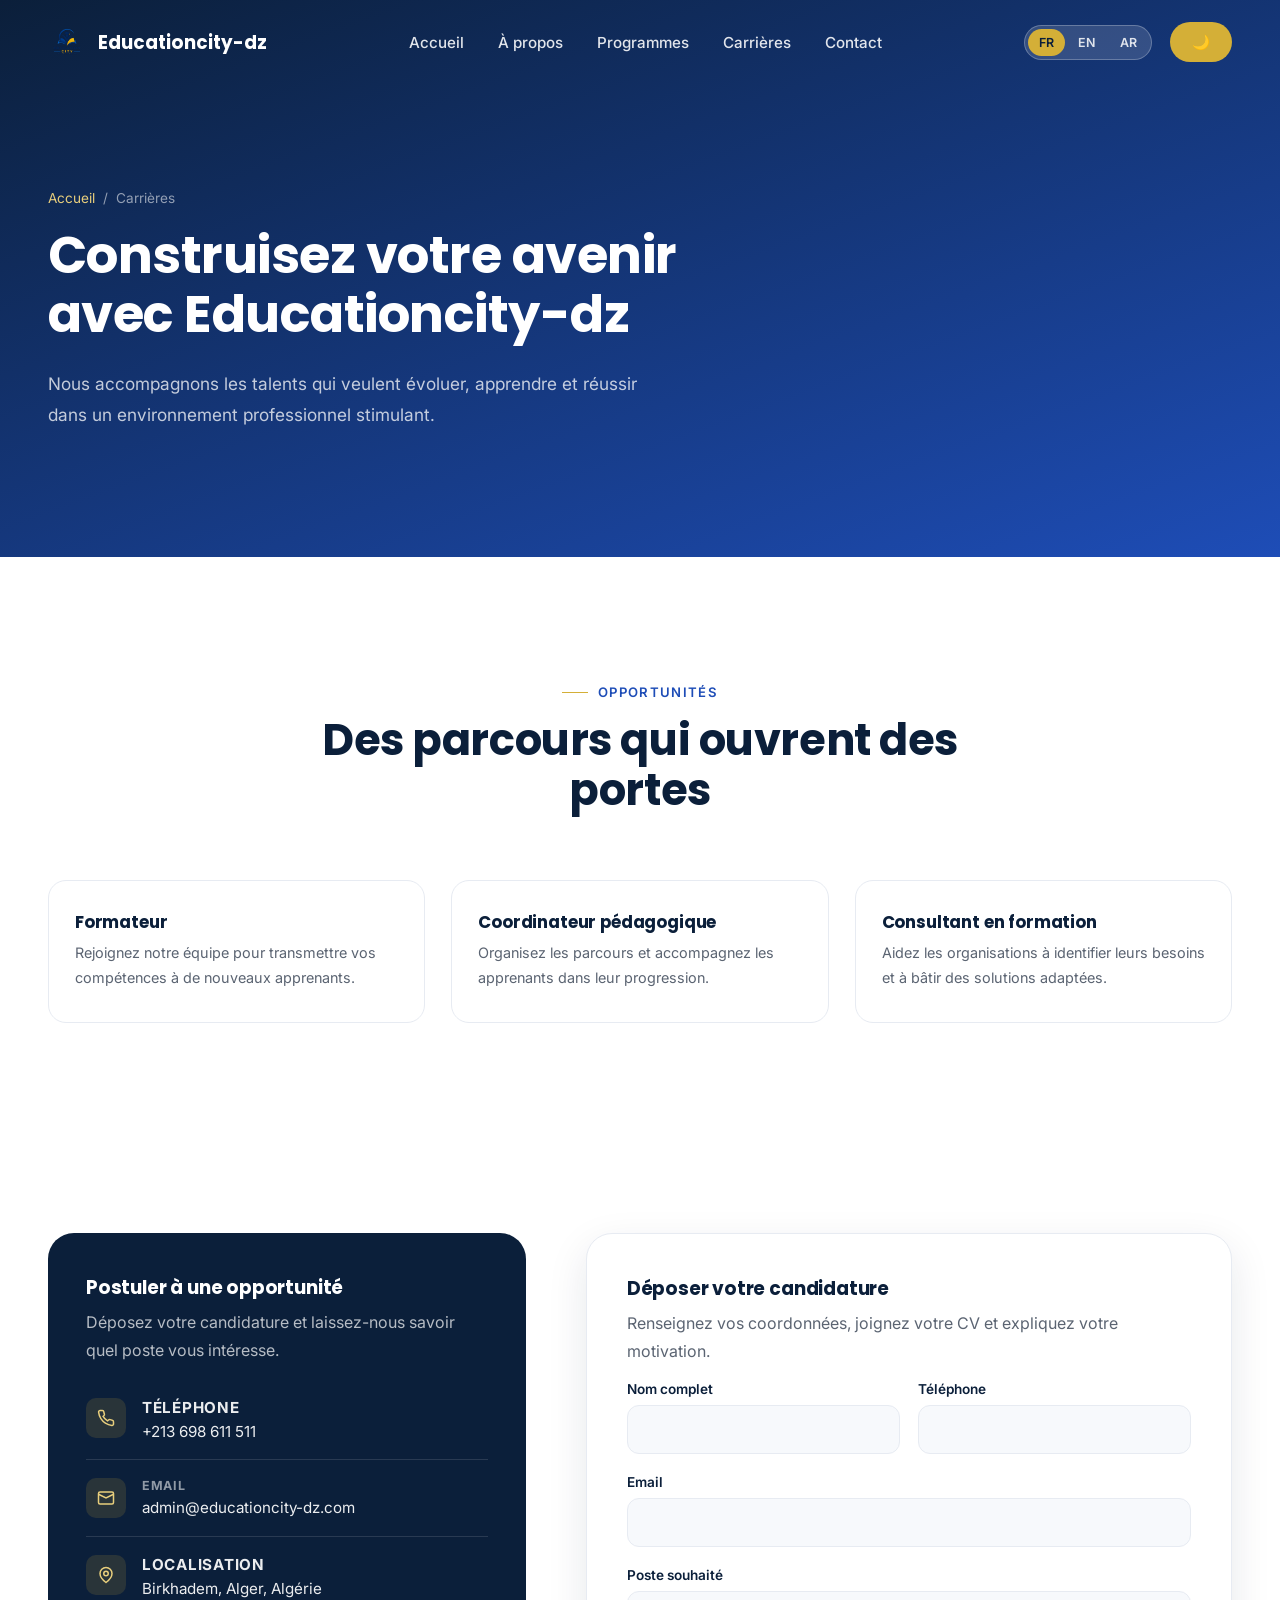
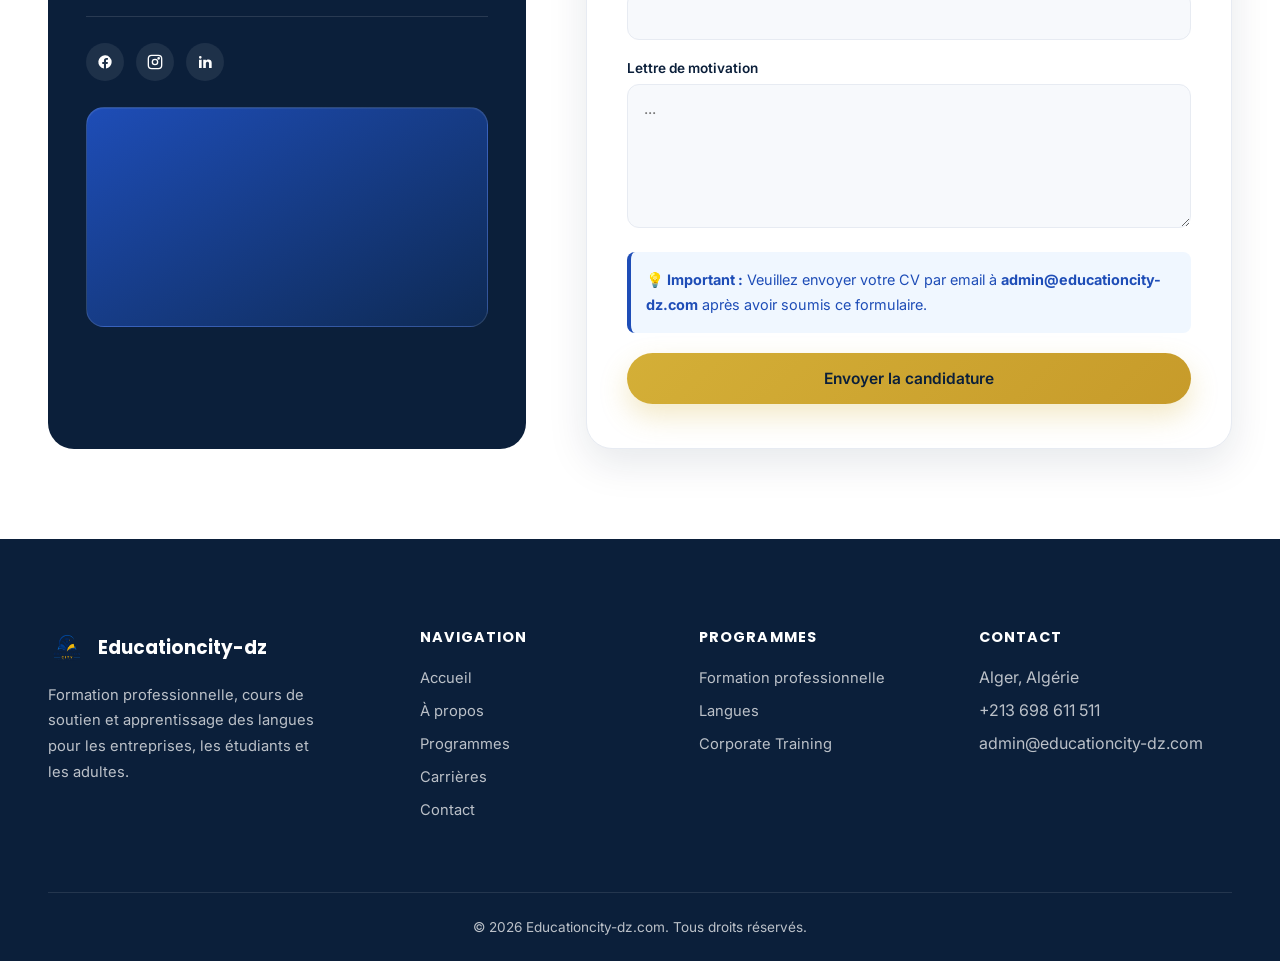
==== commit 044bf3fc: "update" ====
--- a/careers.html
+++ b/careers.html
@@ -9,7 +9,7 @@
 <link href="https://fonts.googleapis.com/css2?family=Poppins:wght@500;600;700;800&family=Inter:wght@400;500;600;700&display=swap" rel="stylesheet">
 <link rel="stylesheet" href="css/style.css">
 </head>
-<body>
+<body data-page-title='{"fr": "Carrières — Educationcity-dz", "en": "Careers — Educationcity-dz", "ar": "الوظائف — إيديوكيشن سيتي"}'>
 <div id="loader"><div class="loader-seal"><svg viewBox="0 0 64 64"><circle cx="32" cy="32" r="26"></circle></svg></div></div>
 <div id="scroll-progress"></div>
 
--- a/css/style.css
+++ b/css/style.css
@@ -11,8 +11,10 @@
   --gold-soft:#E8CE7C;
   --white:#FFFFFF;
   --light:#F7F9FC;
-  --text:#222222;
+  --text:#111111;
   --text-muted:#5B6472;
+  --footer-heading:#FFFFFF;
+  --footer-text:rgba(255,255,255,0.72);
   --line:#E7EBF2;
   --radius-lg:26px;
   --radius-md:18px;
@@ -34,8 +36,10 @@
   --gold-soft:#E8CE7C;
   --white:#071026;
   --light:#0D1A2E;
-  --text:#F4F7FF;
-  --text-muted:rgba(244,247,255,0.82);
+  --text:#F7F1E6;
+  --text-muted:#F0E6C8;
+  --footer-heading:#0B1F3A;
+  --footer-text:#2C5EB8;
   --line:rgba(255,255,255,0.12);
   --shadow-sm:0 6px 24px rgba(0,0,0,0.55);
   --shadow-md:0 18px 60px rgba(0,0,0,0.65);
@@ -57,20 +61,37 @@
 }
 html[data-theme="dark"] #navbar .brand,
 html[data-theme="dark"] #navbar .nav-links a,
-html[data-theme="dark"] #navbar .lang-switch button,
+html[data-theme="dark"] #navbar .lang-switch button:not(.active),
+html[data-theme="dark"] #navbar .nav-toggle span{
+  color:#FFFFFF !important;
+}
+html[data-theme="dark"] #navbar.scrolled .brand,
+html[data-theme="dark"] #navbar.scrolled .nav-links a,
+html[data-theme="dark"] #navbar.scrolled .lang-switch button:not(.active){
+  color:#FFFFFF !important;
+}
 html[data-theme="dark"] #navbar .btn-call,
-html[data-theme="dark"] #navbar .nav-toggle span{
-  color:var(--white);
+html[data-theme="dark"] #navbar.scrolled .btn-call{
+  color:#071026 !important;
+}
+html[data-theme="dark"] #navbar .lang-switch button.active,
+html[data-theme="dark"] #navbar.scrolled .lang-switch button.active{
+  background:var(--gold) !important;
+  color:#071026 !important;
 }
 html[data-theme="dark"] #navbar .lang-switch{background:rgba(255,255,255,0.08);border-color:rgba(255,255,255,0.14);}
-html[data-theme="dark"] #navbar .nav-toggle span{background:var(--white);}
+html[data-theme="dark"] #navbar .nav-toggle span{background:#FFFFFF;}
 html[data-theme="dark"] .btn-call{color:var(--navy);}
 html[data-theme="dark"] #navbar .nav-links a:hover{color:var(--gold-soft);}
-html[data-theme="dark"] footer{background:var(--navy);}
-html[data-theme="dark"] footer .footer-grid{border-bottom-color:rgba(255,255,255,0.12);}
+html[data-theme="dark"] footer{background:#050E1E !important;}
+html[data-theme="dark"] footer .footer-grid{border-bottom-color:rgba(255,255,255,0.08) !important;}
+html[data-theme="dark"] footer .footer-brand .brand{color:#FFFFFF !important;}
+html[data-theme="dark"] footer h4{color:var(--gold-soft) !important;}
 html[data-theme="dark"] footer .footer-brand p,
-html[data-theme="dark"] footer .flinks a,
-html[data-theme="dark"] .footer-bottom{color:rgba(255,255,255,0.78);}
+html[data-theme="dark"] footer .flinks a{color:rgba(255,255,255,0.7) !important;}
+html[data-theme="dark"] .footer-bottom{color:rgba(255,255,255,0.45) !important;}
+html[data-theme="dark"] footer .flinks a:hover,
+html[data-theme="dark"] .footer-bottom a:hover{color:var(--gold-soft) !important;}
 html[data-theme="dark"] h1,
 html[data-theme="dark"] h2,
 html[data-theme="dark"] h3,
@@ -82,7 +103,7 @@
 html[data-theme="dark"] .audience-cta,
 html[data-theme="dark"] .pill,
 html[data-theme="dark"] .side-card .row span:last-child,
-html[data-theme="dark"] .logo-strip .lg{color:var(--white);}
+html[data-theme="dark"] .logo-strip .lg{color:var(--text);}
 html[data-theme="dark"] p,
 html[data-theme="dark"] .lead,
 html[data-theme="dark"] .section-head p,
@@ -96,14 +117,14 @@
 html[data-theme="dark"] .side-card .row span:first-child,
 html[data-theme="dark"] .benefit-card,
 html[data-theme="dark"] .form-card,
-html[data-theme="dark"] .contact-card,
+html[data-theme="dark"] .contact-info-card,
 html[data-theme="dark"] .course-card,
 html[data-theme="dark"] .about-badge-card,
 html[data-theme="dark"] .testi-card,
 html[data-theme="dark"] .audience-card,
 html[data-theme="dark"] .side-card,
 html[data-theme="dark"] .service-card{
-  color:rgba(244,247,255,0.9);
+  color:var(--text-muted);
 }
 html[data-theme="dark"] .course-card,
 html[data-theme="dark"] .about-badge-card,
@@ -112,8 +133,86 @@
 html[data-theme="dark"] .side-card,
 html[data-theme="dark"] .service-card,
 html[data-theme="dark"] .form-card,
-html[data-theme="dark"] .contact-card{background:rgba(255,255,255,0.05);border-color:rgba(255,255,255,0.08);}
+html[data-theme="dark"] .contact-info-card{background:rgba(255,255,255,0.05);border-color:rgba(255,255,255,0.08);}
+html[data-theme="dark"] .contact-info-card h3,
+html[data-theme="dark"] .contact-info-card h4,
+html[data-theme="dark"] .contact-info-card strong{
+  color:var(--text);
+}
 html[data-theme="dark"] .btn-call .theme-ico{margin-inline-end:8px;}
+
+/* Premium Button Contrast Overrides */
+html[data-theme="dark"] .btn-primary{
+  color:#0B1F3A !important;
+}
+html[data-theme="dark"] .btn-secondary{
+  color:#FFFFFF !important;
+  border-color:rgba(255,255,255,0.4) !important;
+  background:rgba(255,255,255,0.08) !important;
+}
+html[data-theme="dark"] .btn-secondary:hover{
+  background:rgba(255,255,255,0.18) !important;
+}
+
+/* Premium Dark Mode Hero Overrides */
+html[data-theme="dark"] .hero{
+  background:linear-gradient(160deg,#071026 0%,#0A1B32 45%,#1E4DB7 130%) !important;
+}
+html[data-theme="dark"] .hero h1{
+  color:#FFFFFF !important;
+}
+html[data-theme="dark"] .hero p.lead{
+  color:rgba(255,255,255,0.85) !important;
+}
+html[data-theme="dark"] .hero-meta-item .label{
+  color:rgba(255,255,255,0.6) !important;
+}
+html[data-theme="dark"] .hero-meta-item .value{
+  color:#FFFFFF !important;
+}
+html[data-theme="dark"] .scroll-indicator{
+  color:rgba(255,255,255,0.6) !important;
+}
+html[data-theme="dark"] .page-hero{
+  background:linear-gradient(160deg,#071026,#0A1B32) !important;
+}
+html[data-theme="dark"] .page-hero h1{
+  color:#FFFFFF !important;
+}
+html[data-theme="dark"] .page-hero p{
+  color:rgba(255,255,255,0.75) !important;
+}
+html[data-theme="dark"] .breadcrumb{
+  color:rgba(255,255,255,0.55) !important;
+}
+html[data-theme="dark"] .breadcrumb a{
+  color:var(--gold-soft) !important;
+}
+
+/* Premium CTA Banner Contrast Overrides */
+html[data-theme="dark"] .cta-banner{
+  background:linear-gradient(135deg,#071026 0%,#0A1B32 100%) !important;
+}
+html[data-theme="dark"] .cta-banner h2{
+  color:#FFFFFF !important;
+}
+html[data-theme="dark"] .cta-banner p{
+  color:rgba(255,255,255,0.85) !important;
+}
+
+/* Back to Top contrast in Dark Mode */
+html[data-theme="dark"] #back-to-top svg{
+  color:#0B1F3A !important;
+}
+
+/* Soft Dimming for Images in Dark Mode */
+html[data-theme="dark"] img{
+  opacity:0.88;
+  transition:opacity 0.3s ease;
+}
+html[data-theme="dark"] img:hover{
+  opacity:1;
+}
 
 /* Dark mode toggle button (navbar) */
 .btn-toggle{
@@ -788,15 +887,15 @@
 /* ==========================================================================
    Footer
    ========================================================================== */
-footer{background:var(--navy);color:rgba(255,255,255,0.7);padding-top:90px;position:relative;}
+footer{background:var(--navy);color:var(--footer-text);padding-top:90px;position:relative;}
 .footer-grid{display:grid;grid-template-columns:1.4fr 1fr 1fr 1.1fr;gap:50px;padding-bottom:60px;border-bottom:1px solid rgba(255,255,255,0.1);}
-.footer-brand .brand{color:var(--white);margin-bottom:16px;}
-.footer-brand p{color:rgba(255,255,255,0.55);font-size:.92rem;max-width:280px;}
-footer h4{color:var(--white);font-size:.9rem;text-transform:uppercase;letter-spacing:.07em;margin-bottom:22px;}
+.footer-brand .brand{color:var(--footer-heading);margin-bottom:16px;}
+.footer-brand p{color:var(--footer-text);font-size:.92rem;max-width:280px;}
+footer h4{color:var(--footer-heading);font-size:.9rem;text-transform:uppercase;letter-spacing:.07em;margin-bottom:22px;}
 footer .flinks li{margin-bottom:13px;}
-footer .flinks a{font-size:.92rem;color:rgba(255,255,255,0.62);transition:color .3s;}
+footer .flinks a{font-size:.92rem;color:var(--footer-text);transition:color .3s;}
 footer .flinks a:hover{color:var(--gold-soft);}
-.footer-bottom{padding:26px 0;display:flex;justify-content:space-between;align-items:center;flex-wrap:wrap;gap:14px;font-size:.85rem;color:rgba(255,255,255,0.45);}
+.footer-bottom{padding:26px 0;display:flex;justify-content:space-between;align-items:center;flex-wrap:wrap;gap:14px;font-size:.85rem;color:var(--footer-text);}
 .footer-bottom .flinks{display:flex;gap:22px;}
 .footer-bottom a:hover{color:var(--gold-soft);}
 #back-to-top{
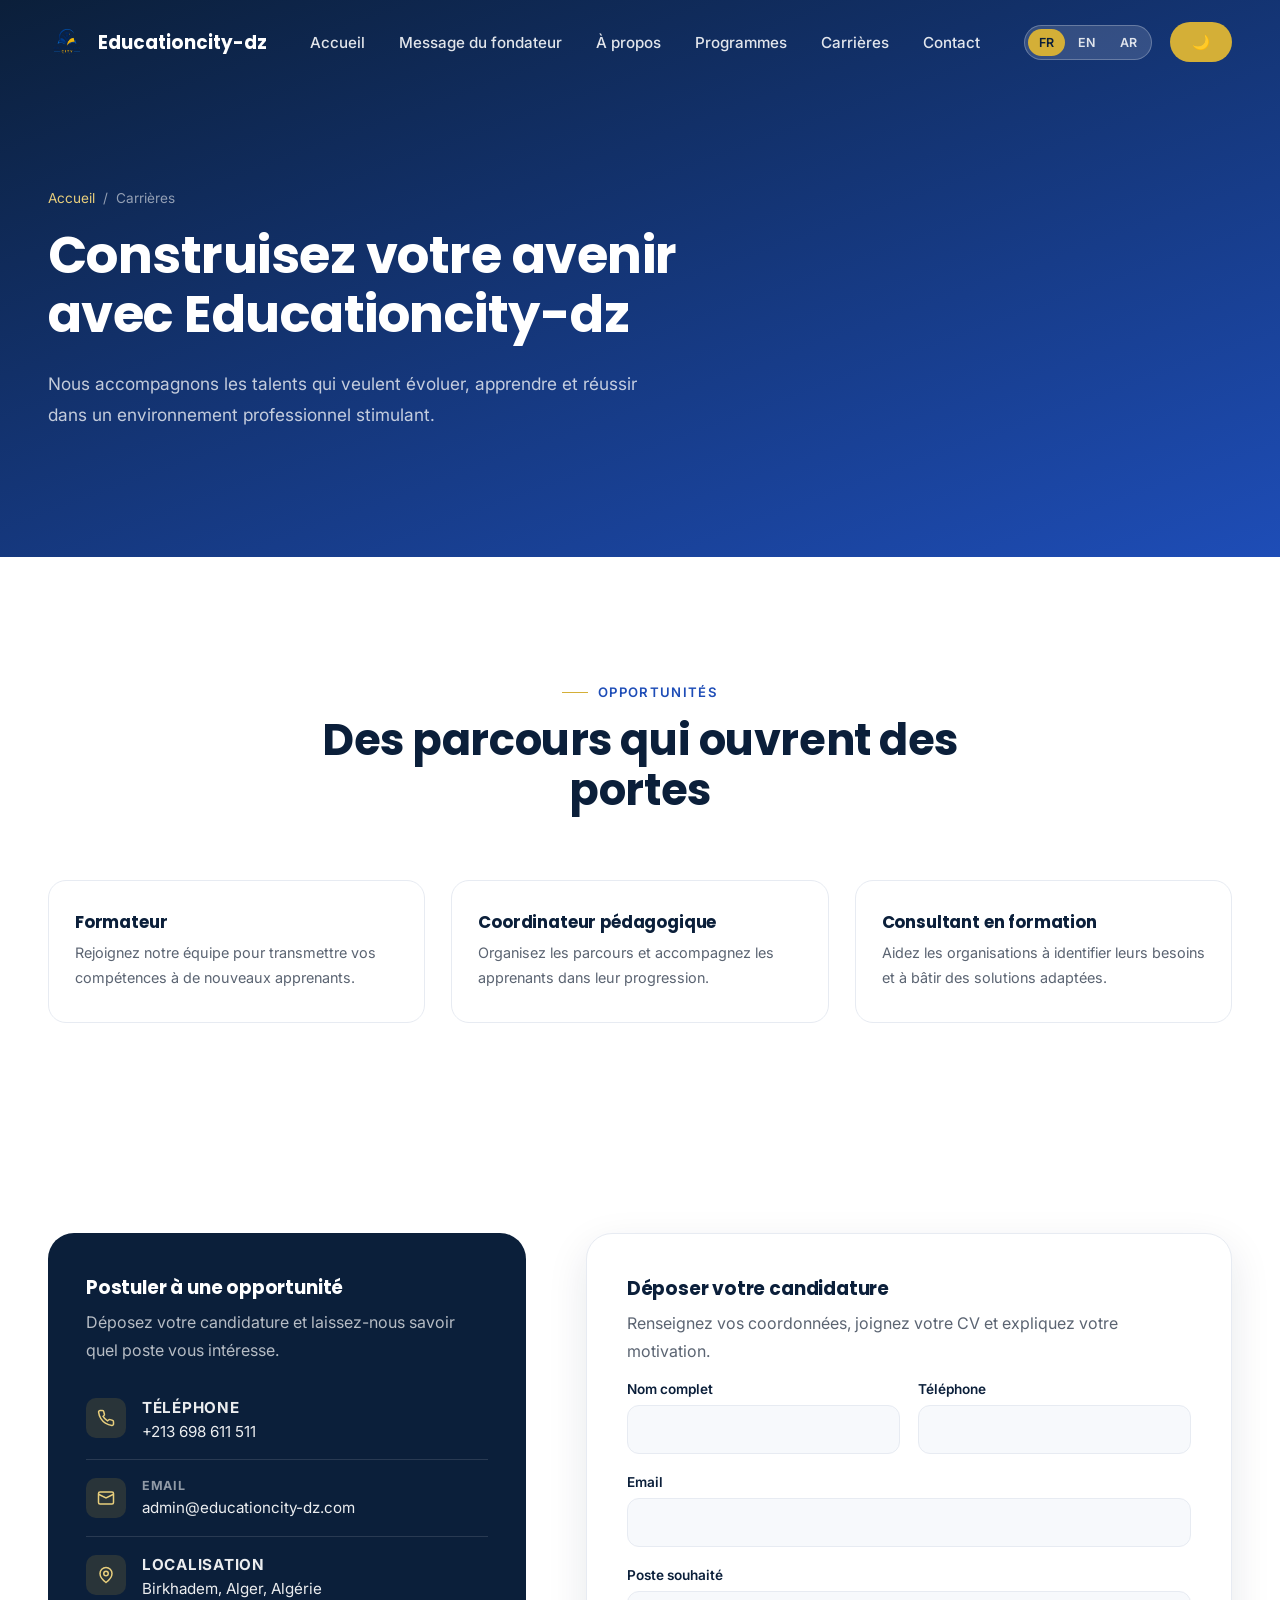
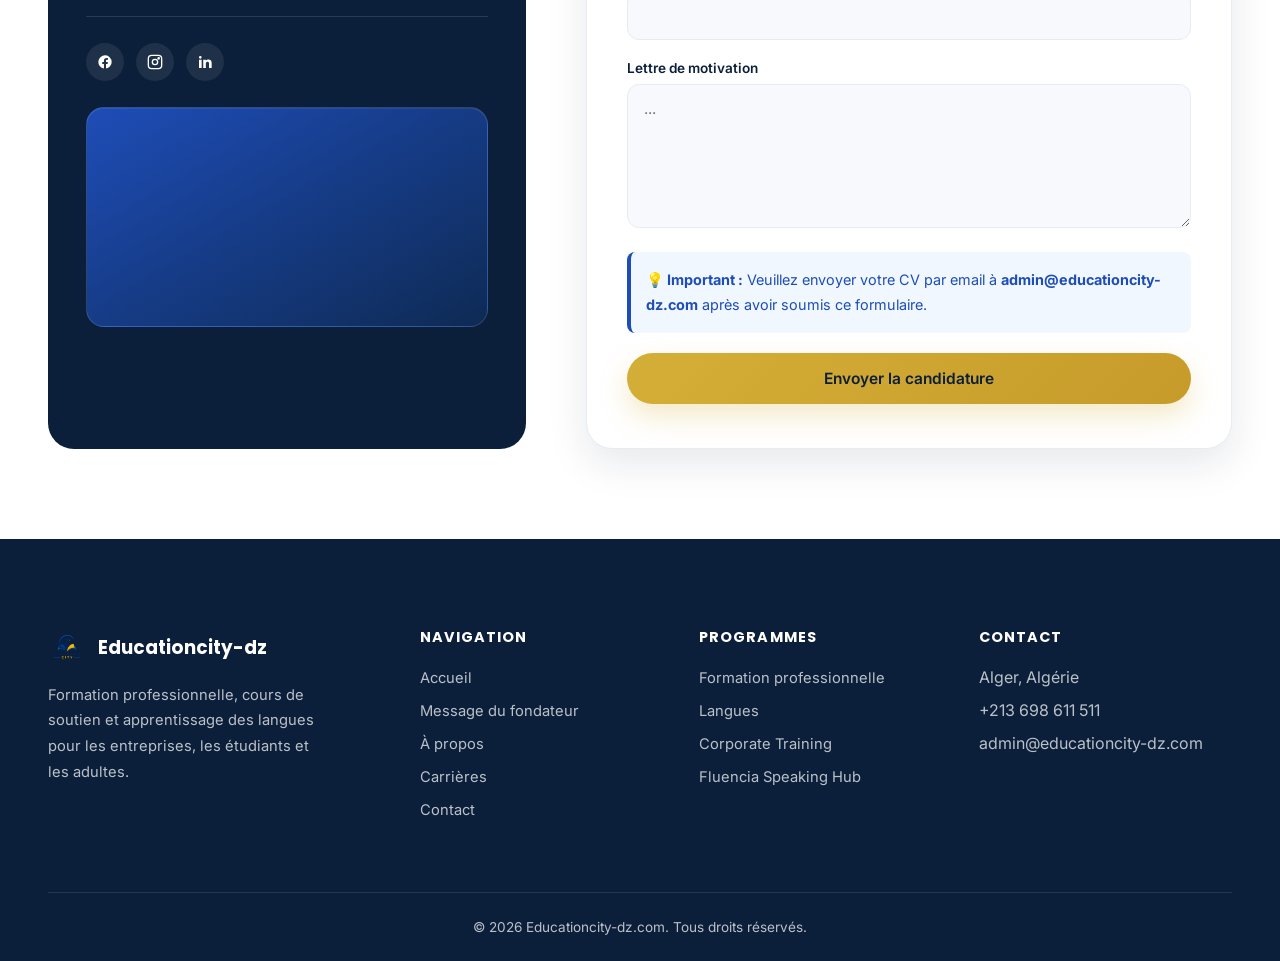
==== commit d477aa61: "update" ====
--- a/careers.html
+++ b/careers.html
@@ -22,6 +22,7 @@
     <nav>
       <ul class="nav-links" id="nav-links">
         <li><a href="index.html#home"><span data-lang="fr">Accueil</span><span data-lang="en">Home</span><span data-lang="ar">الرئيسية</span></a></li>
+        <li><a href="founder-message.html"><span data-lang="fr">Message du fondateur</span><span data-lang="en">Founder’s Message</span><span data-lang="ar">رسالة المؤسس</span></a></li>
         <li><a href="index.html#about"><span data-lang="fr">À propos</span><span data-lang="en">About</span><span data-lang="ar">من نحن</span></a></li>
         <li><a href="index.html#courses"><span data-lang="fr">Programmes</span><span data-lang="en">Courses</span><span data-lang="ar">البرامج</span></a></li>
         <li><a href="careers.html" class="active"><span data-lang="fr">Carrières</span><span data-lang="en">Careers</span><span data-lang="ar">الوظائف</span></a></li>
@@ -239,8 +240,8 @@
         <h4><span data-lang="fr">Navigation</span><span data-lang="en">Navigation</span><span data-lang="ar">التنقل</span></h4>
         <ul class="flinks">
           <li><a href="index.html#home"><span data-lang="fr">Accueil</span><span data-lang="en">Home</span><span data-lang="ar">الرئيسية</span></a></li>
+          <li><a href="founder-message.html"><span data-lang="fr">Message du fondateur</span><span data-lang="en">Founder’s Message</span><span data-lang="ar">رسالة المؤسس</span></a></li>
           <li><a href="index.html#about"><span data-lang="fr">À propos</span><span data-lang="en">About</span><span data-lang="ar">من نحن</span></a></li>
-          <li><a href="index.html#courses"><span data-lang="fr">Programmes</span><span data-lang="en">Courses</span><span data-lang="ar">البرامج</span></a></li>
           <li><a href="careers.html"><span data-lang="fr">Carrières</span><span data-lang="en">Careers</span><span data-lang="ar">الوظائف</span></a></li>
           <li><a href="index.html#contact"><span data-lang="fr">Contact</span><span data-lang="en">Contact</span><span data-lang="ar">اتصل بنا</span></a></li>
         </ul>
@@ -251,6 +252,7 @@
           <li><a href="formation-professionnelle.html"><span data-lang="fr">Formation professionnelle</span><span data-lang="en">Professional Training</span><span data-lang="ar">التكوين المهني</span></a></li>
           <li><a href="languages.html"><span data-lang="fr">Langues</span><span data-lang="en">Languages</span><span data-lang="ar">اللغات</span></a></li>
           <li><a href="corporate-training.html"><span data-lang="fr">Corporate Training</span><span data-lang="en">Corporate Training</span><span data-lang="ar">تكوين الشركات</span></a></li>
+          <li><a href="fluencia.html"><span data-lang="fr">Fluencia Speaking Hub</span><span data-lang="en">Fluencia Speaking Hub</span><span data-lang="ar">فلوينسيا محادثة</span></a></li>
         </ul>
       </div>
       <div>
--- a/css/style.css
+++ b/css/style.css
@@ -496,6 +496,147 @@
 .about-copy h2 {
   margin-bottom: 20px;
 }
+.founder-split {
+  display: grid;
+  grid-template-columns: 1fr 1fr;
+  gap: 32px;
+  align-items: start;
+}
+
+.founder-profile {
+  display: grid;
+  grid-template-columns: 220px minmax(0, 1fr);
+  grid-template-areas:
+    "photo intro"
+    "photo body";
+  column-gap: 24px;
+  row-gap: 14px;
+  align-items: start;
+  padding: 28px;
+  border-radius: var(--radius-lg);
+  background: linear-gradient(135deg, rgba(212, 175, 55, 0.14), rgba(30, 77, 183, 0.08));
+  border: 1px solid var(--line);
+  box-shadow: var(--shadow-sm);
+}
+
+.founder-message-card {
+  padding: 28px;
+  border-radius: var(--radius-lg);
+  background: linear-gradient(135deg, rgba(212, 175, 55, 0.12), rgba(30, 77, 183, 0.06));
+  border: 1px solid var(--line);
+  box-shadow: var(--shadow-sm);
+}
+
+.founder-photo-card {
+  grid-area: photo;
+  width: 220px;
+  max-width: 220px;
+  margin-bottom: 0;
+  border-radius: 22px;
+  overflow: hidden;
+  box-shadow: 0 16px 36px rgba(11, 31, 58, 0.12);
+  border: 4px solid rgba(255, 255, 255, 0.95);
+  background: var(--light);
+  justify-self: start;
+}
+
+.founder-photo-card img {
+  width: 100%;
+  height: 220px;
+  aspect-ratio: 1 / 1;
+  object-fit: cover;
+  object-position: center 12%;
+  display: block;
+}
+
+.founder-profile-copy {
+  grid-area: intro / intro / body;
+  width: 100%;
+  min-width: 0;
+  display: flex;
+  flex-direction: column;
+  align-items: flex-start;
+}
+
+.founder-copy-top {
+  display: flex;
+  flex-direction: column;
+  align-items: flex-start;
+  margin-bottom: 8px;
+}
+
+.founder-copy-body {
+  width: 100%;
+}
+
+.founder-profile-copy h2,
+.founder-message-card h2 {
+  margin-bottom: 14px;
+}
+
+.founder-profile-copy p,
+.founder-message-card p {
+  margin-bottom: 14px;
+  font-size: .95rem;
+  line-height: 1.8;
+  color: var(--text-muted);
+}
+
+.founder-signature-block {
+  margin-top: 24px;
+  padding-top: 16px;
+  border-top: 1px solid rgba(30, 77, 183, 0.16);
+}
+
+.founder-signature-block strong {
+  display: block;
+  color: var(--navy);
+  font-size: 1rem;
+  margin-bottom: 4px;
+}
+
+.founder-signature-block span {
+  display: block;
+  font-size: .86rem;
+  color: var(--text-muted);
+}
+
+@media (max-width: 900px) {
+  .founder-split {
+    grid-template-columns: 1fr;
+  }
+
+  .founder-profile {
+    grid-template-columns: 1fr;
+    grid-template-areas:
+      "photo"
+      "intro"
+      "body";
+  }
+
+  .founder-photo-card {
+    width: 100%;
+    max-width: 100%;
+  }
+
+  .founder-photo-card img {
+    height: 280px;
+  }
+
+  .founder-profile-copy {
+    grid-area: intro;
+  }
+
+  .founder-copy-body {
+    grid-area: body;
+  }
+}
+
+
+
+
+
+
 
 .about-features {
   display: grid;
@@ -571,7 +712,7 @@
 /* ===== COURSES SECTION ===== */
 .course-cards {
   display: grid;
-  grid-template-columns: repeat(3, 1fr);
+  grid-template-columns: repeat(4, 1fr);
   gap: 30px;
 }
 
@@ -920,7 +1061,12 @@
 
 .two-col{display:grid;grid-template-columns:1.1fr .9fr;gap:60px;align-items:start;}
 .pill-list{display:flex;flex-wrap:wrap;gap:12px;margin-top:24px;}
-.pill{background:var(--light);border:1px solid var(--line);border-radius:999px;padding:10px 18px;font-size:.87rem;font-weight:500;color:var(--navy);}
+.pill{background:var(--light);border:1px solid var(--line);border-radius:999px;padding:10px 18px;font-size:.87rem;font-weight:500;color:var(--navy);cursor:pointer;transition:all .25s var(--ease);}
+.pill:hover{transform:translateY(-2px);box-shadow:var(--shadow-sm);}
+.pill.active{background:var(--royal);color:var(--white);border-color:var(--royal);}
+.category-card{margin-top:20px;padding:18px 20px;border:1px solid var(--line);border-radius:var(--radius-md);background:var(--light);max-width:620px;box-shadow:var(--shadow-sm);} 
+.category-card-title{font-size:1rem;font-weight:700;color:var(--navy);margin-bottom:8px;}
+.category-card p{margin:0;font-size:.92rem;color:var(--text-muted);line-height:1.6;}
 
 .side-card{background:var(--light);border-radius:var(--radius-lg);padding:34px;position:sticky;top:120px;}
 .side-card h4{font-size:1.05rem;margin-bottom:16px;}
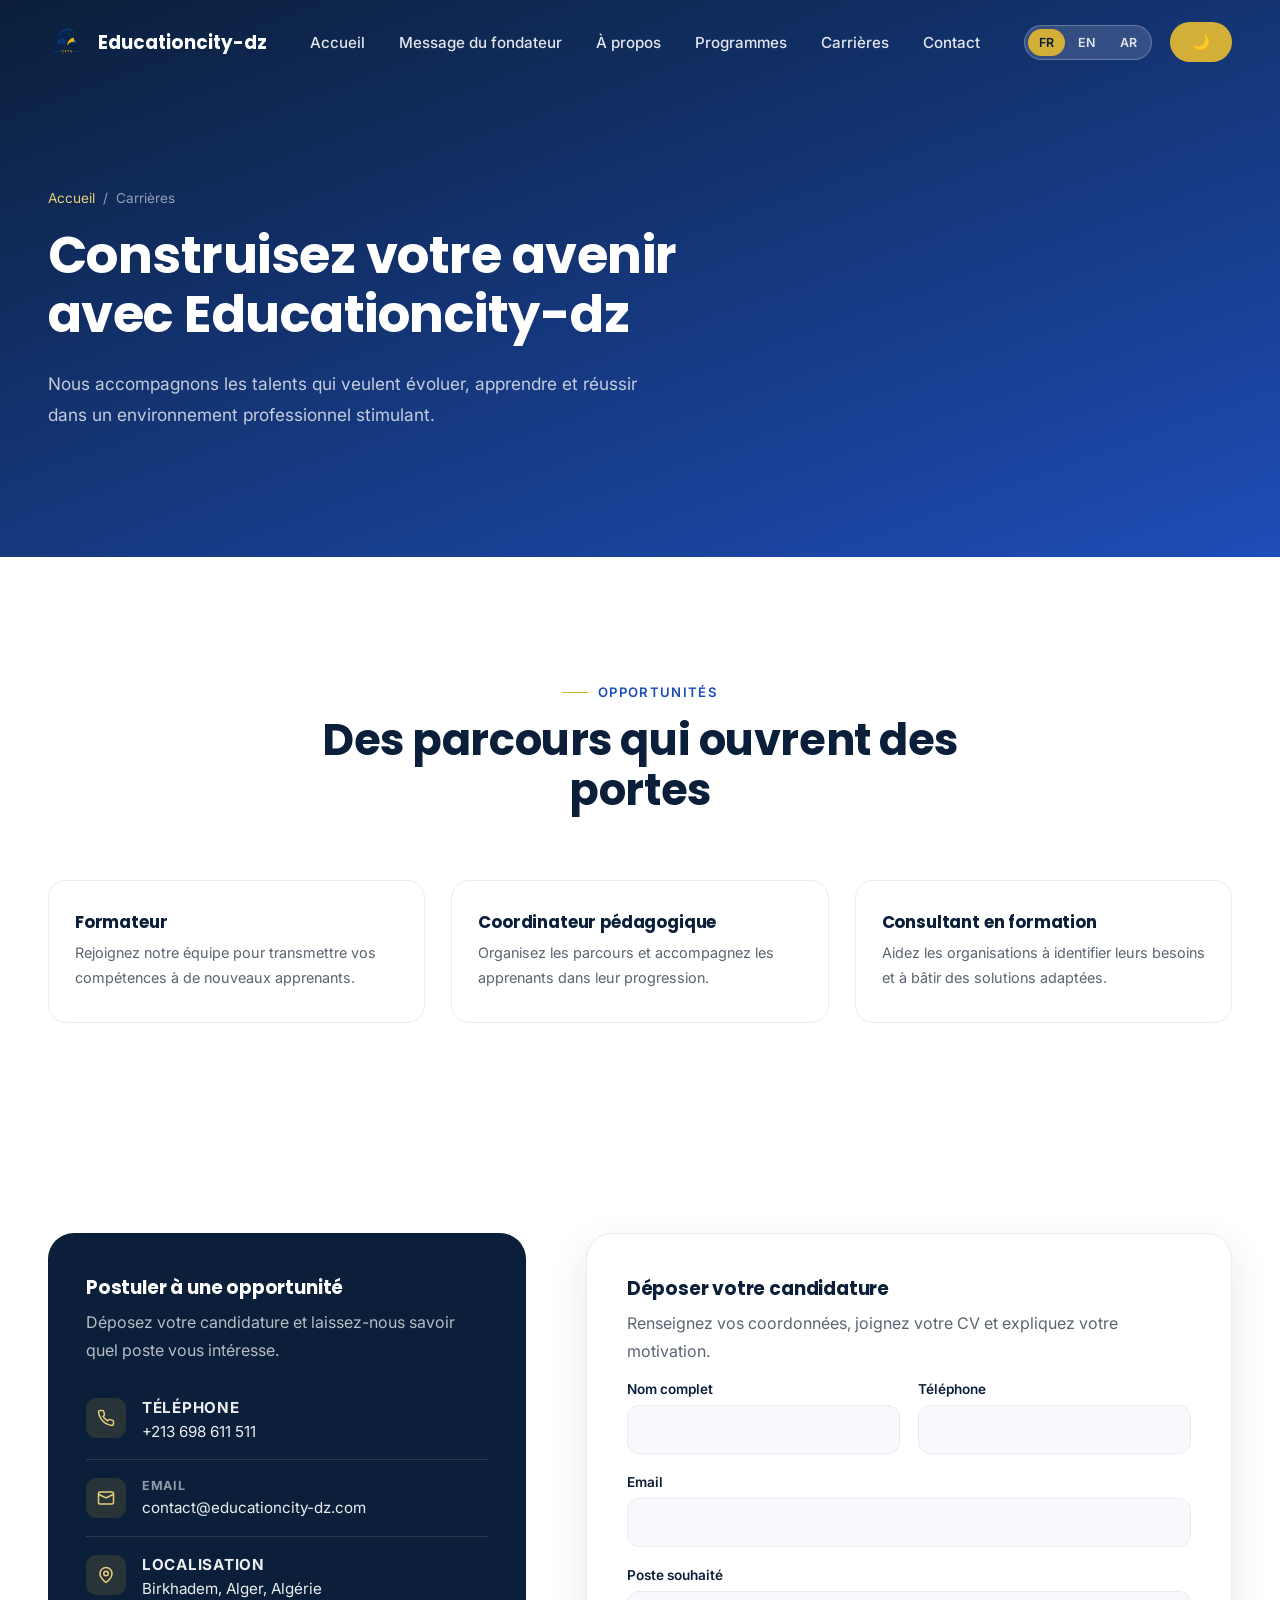
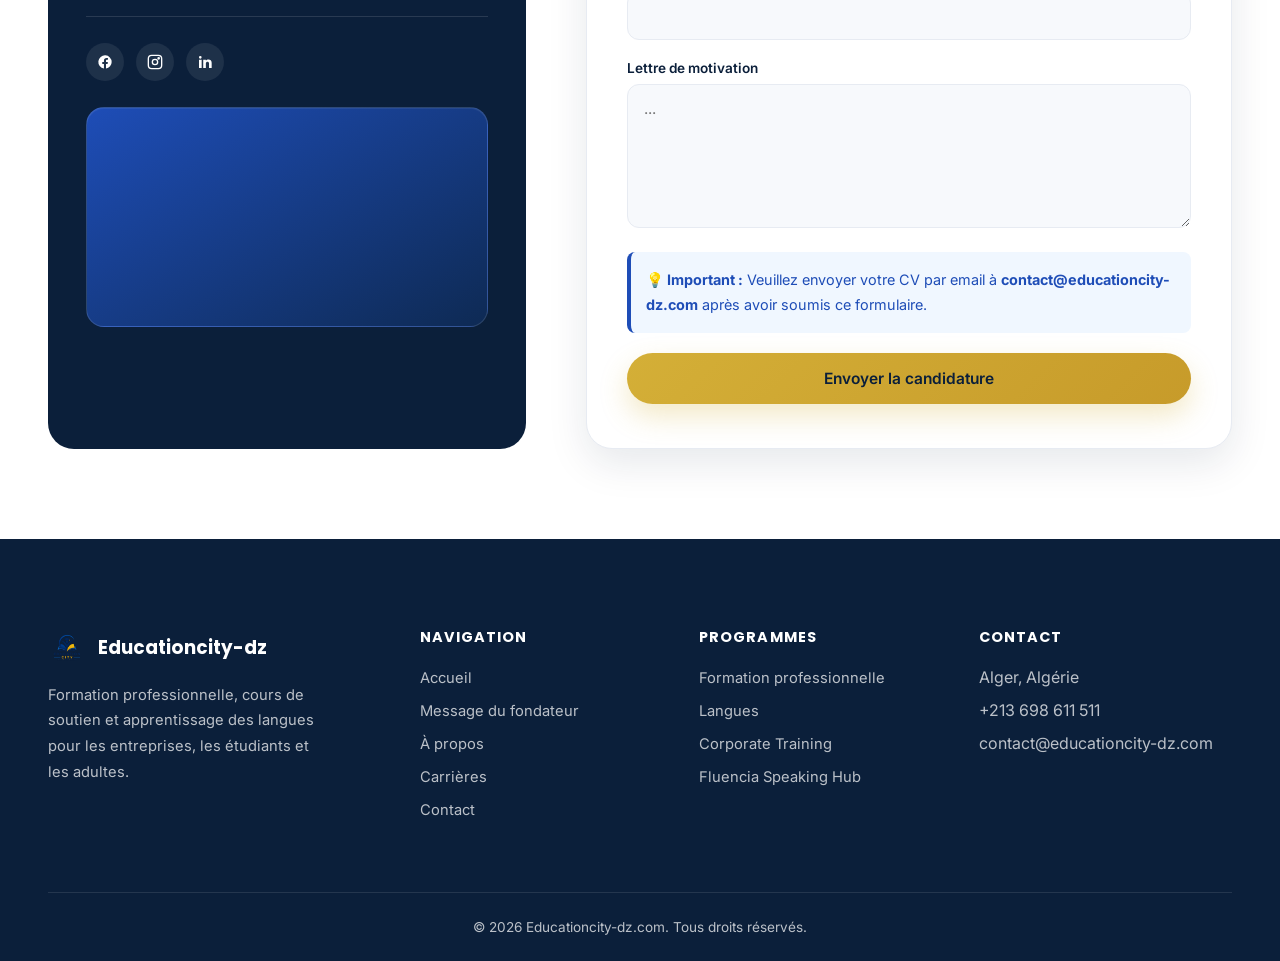
==== commit 93921239: "update" ====
--- a/careers.html
+++ b/careers.html
@@ -94,7 +94,7 @@
         </div>
         <div class="contact-line">
           <span class="ico"><svg width="18" height="18" viewBox="0 0 24 24" fill="none" stroke="currentColor" stroke-width="2"><rect x="2" y="4" width="20" height="16" rx="2"/><path d="m22 7-10 5L2 7"/></svg></span>
-          <div><strong>Email</strong><span>admin@educationcity-dz.com</span></div>
+          <div><strong>Email</strong><span>contact@educationcity-dz.com</span></div>
         </div>
         <div class="contact-line">
           <span class="ico"><svg width="18" height="18" viewBox="0 0 24 24" fill="none" stroke="currentColor" stroke-width="2"><path d="M20 10c0 6-8 12-8 12s-8-6-8-12a8 8 0 0 1 16 0Z"/><circle cx="12" cy="10" r="3"/></svg></span>
@@ -184,9 +184,9 @@
   <div style="background:#f0f7ff;padding:15px;border-radius:8px;margin-bottom:20px;border-left:4px solid #1E4DB7;">
     <p style="font-size:0.9rem;margin:0;color:#1E4DB7;">
       <strong>💡 <span data-lang="fr">Important</span><span data-lang="en">Important</span><span data-lang="ar">مهم</span> :</strong>
-      <span data-lang="fr">Veuillez envoyer votre CV par email à <strong>admin@educationcity-dz.com</strong> après avoir soumis ce formulaire.</span>
-      <span data-lang="en">Please send your CV by email to <strong>admin@educationcity-dz.com</strong> after submitting this form.</span>
-      <span data-lang="ar">يرجى إرسال سيرتك الذاتية عبر البريد الإلكتروني إلى <strong>admin@educationcity-dz.com</strong> بعد تقديم هذا النموذج.</span>
+      <span data-lang="fr">Veuillez envoyer votre CV par email à <strong>contact@educationcity-dz.com</strong> après avoir soumis ce formulaire.</span>
+      <span data-lang="en">Please send your CV by email to <strong>contact@educationcity-dz.com</strong> after submitting this form.</span>
+      <span data-lang="ar">يرجى إرسال سيرتك الذاتية عبر البريد الإلكتروني إلى <strong>contact@educationcity-dz.com</strong> بعد تقديم هذا النموذج.</span>
     </p>
   </div>
   <button type="submit" class="btn btn-primary" style="width:100%">
@@ -260,7 +260,7 @@
         <ul class="flinks">
           <li><span data-lang="fr">Alger, Algérie</span><span data-lang="en">Algiers, Algeria</span><span data-lang="ar">الجزائر العاصمة</span></li>
           <li>+213 698 611 511</li>
-          <li>admin@educationcity-dz.com</li>
+          <li>contact@educationcity-dz.com</li>
         </ul>
       </div>
     </div>
--- a/css/style.css
+++ b/css/style.css
@@ -504,14 +504,10 @@
 }
 
 .founder-profile {
-  display: grid;
-  grid-template-columns: 220px minmax(0, 1fr);
-  grid-template-areas:
-    "photo intro"
-    "photo body";
-  column-gap: 24px;
-  row-gap: 14px;
-  align-items: start;
+  display: flex;
+  flex-direction: column;
+  align-items: flex-start;
+  gap: 18px;
   padding: 28px;
   border-radius: var(--radius-lg);
   background: linear-gradient(135deg, rgba(212, 175, 55, 0.14), rgba(30, 77, 183, 0.08));
@@ -528,7 +524,6 @@
 }
 
 .founder-photo-card {
-  grid-area: photo;
   width: 220px;
   max-width: 220px;
   margin-bottom: 0;
@@ -537,7 +532,6 @@
   box-shadow: 0 16px 36px rgba(11, 31, 58, 0.12);
   border: 4px solid rgba(255, 255, 255, 0.95);
   background: var(--light);
-  justify-self: start;
 }
 
 .founder-photo-card img {
@@ -550,7 +544,6 @@
 }
 
 .founder-profile-copy {
-  grid-area: intro / intro / body;
   width: 100%;
   min-width: 0;
   display: flex;
@@ -606,14 +599,6 @@
     grid-template-columns: 1fr;
   }
 
-  .founder-profile {
-    grid-template-columns: 1fr;
-    grid-template-areas:
-      "photo"
-      "intro"
-      "body";
-  }
-
   .founder-photo-card {
     width: 100%;
     max-width: 100%;
@@ -621,14 +606,6 @@
 
   .founder-photo-card img {
     height: 280px;
-  }
-
-  .founder-profile-copy {
-    grid-area: intro;
-  }
-
-  .founder-copy-body {
-    grid-area: body;
   }
 }
 
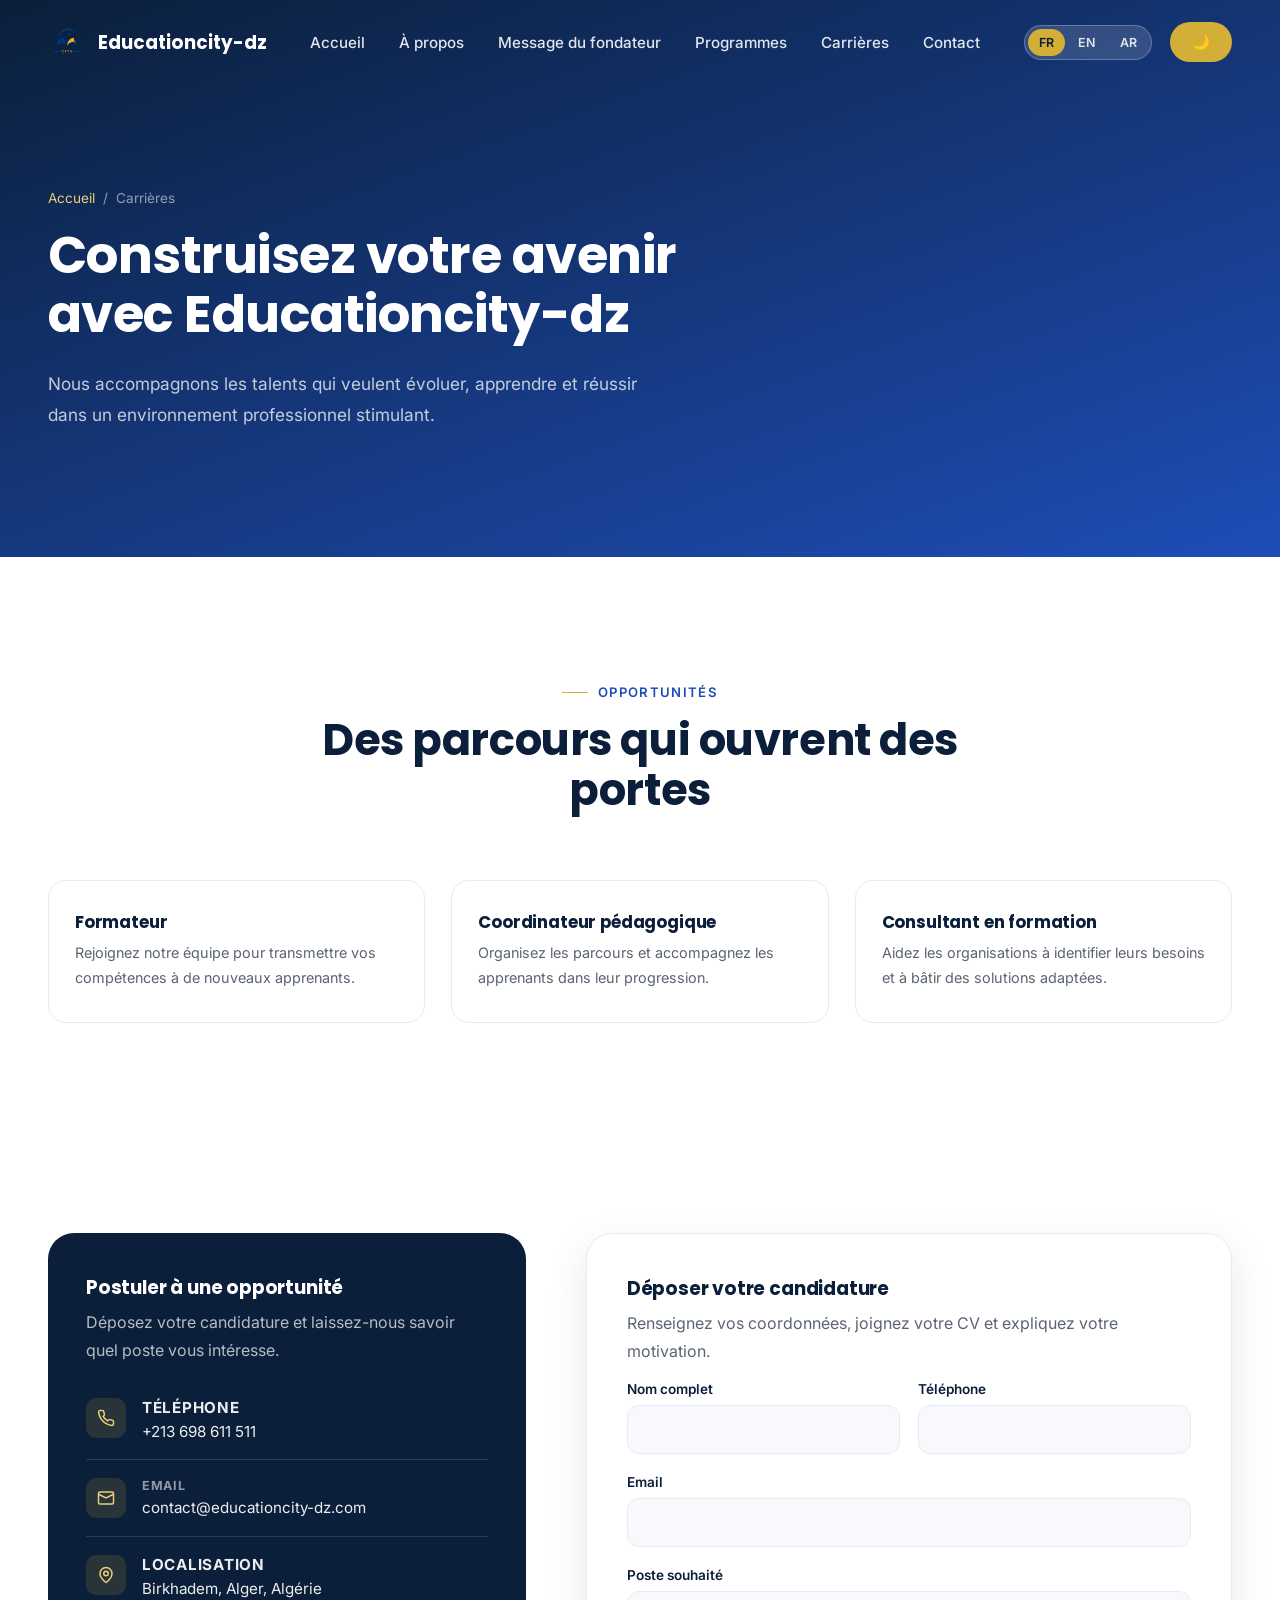
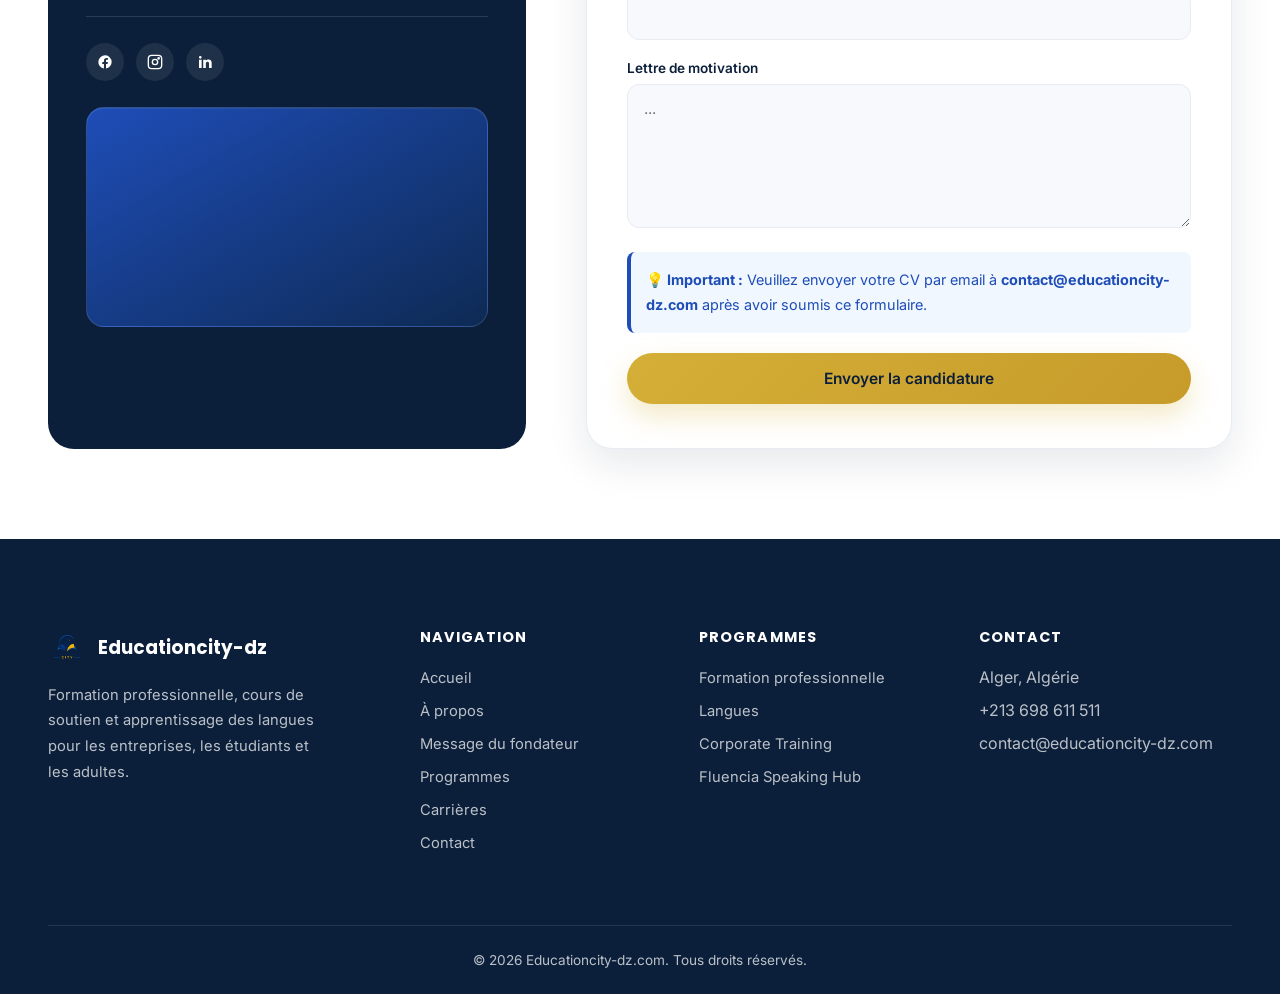
==== commit d61d42cb: "update" ====
--- a/careers.html
+++ b/careers.html
@@ -22,8 +22,8 @@
     <nav>
       <ul class="nav-links" id="nav-links">
         <li><a href="index.html#home"><span data-lang="fr">Accueil</span><span data-lang="en">Home</span><span data-lang="ar">الرئيسية</span></a></li>
-        <li><a href="founder-message.html"><span data-lang="fr">Message du fondateur</span><span data-lang="en">Founder’s Message</span><span data-lang="ar">رسالة المؤسس</span></a></li>
         <li><a href="index.html#about"><span data-lang="fr">À propos</span><span data-lang="en">About</span><span data-lang="ar">من نحن</span></a></li>
+          <li><a href="founder-message.html"><span data-lang="fr">Message du fondateur</span><span data-lang="en">Founder’s Message</span><span data-lang="ar">رسالة المؤسس</span></a></li>
         <li><a href="index.html#courses"><span data-lang="fr">Programmes</span><span data-lang="en">Courses</span><span data-lang="ar">البرامج</span></a></li>
         <li><a href="careers.html" class="active"><span data-lang="fr">Carrières</span><span data-lang="en">Careers</span><span data-lang="ar">الوظائف</span></a></li>
         <li><a href="index.html#contact"><span data-lang="fr">Contact</span><span data-lang="en">Contact</span><span data-lang="ar">اتصل بنا</span></a></li>
@@ -240,8 +240,9 @@
         <h4><span data-lang="fr">Navigation</span><span data-lang="en">Navigation</span><span data-lang="ar">التنقل</span></h4>
         <ul class="flinks">
           <li><a href="index.html#home"><span data-lang="fr">Accueil</span><span data-lang="en">Home</span><span data-lang="ar">الرئيسية</span></a></li>
+          <li><a href="index.html#about"><span data-lang="fr">À propos</span><span data-lang="en">About</span><span data-lang="ar">من نحن</span></a></li>
           <li><a href="founder-message.html"><span data-lang="fr">Message du fondateur</span><span data-lang="en">Founder’s Message</span><span data-lang="ar">رسالة المؤسس</span></a></li>
-          <li><a href="index.html#about"><span data-lang="fr">À propos</span><span data-lang="en">About</span><span data-lang="ar">من نحن</span></a></li>
+          <li><a href="index.html#courses"><span data-lang="fr">Programmes</span><span data-lang="en">Courses</span><span data-lang="ar">البرامج</span></a></li>
           <li><a href="careers.html"><span data-lang="fr">Carrières</span><span data-lang="en">Careers</span><span data-lang="ar">الوظائف</span></a></li>
           <li><a href="index.html#contact"><span data-lang="fr">Contact</span><span data-lang="en">Contact</span><span data-lang="ar">اتصل بنا</span></a></li>
         </ul>
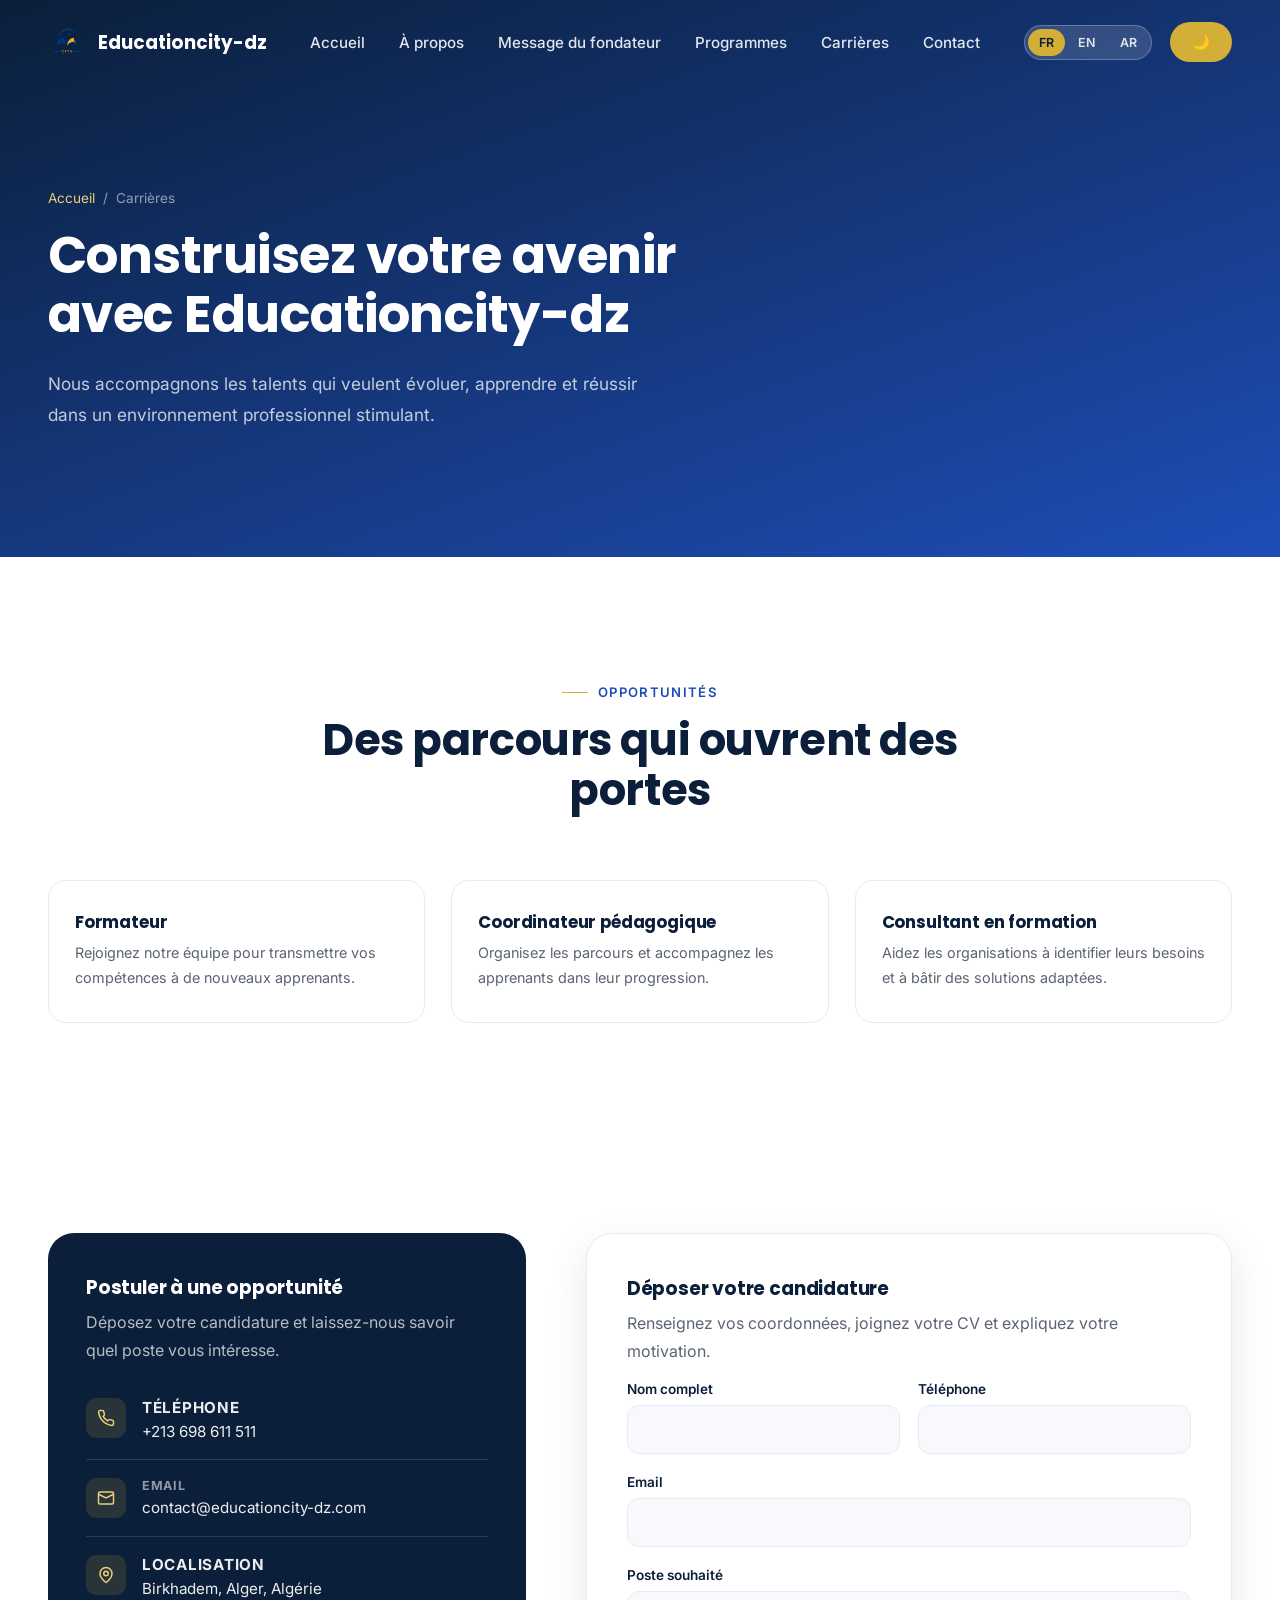
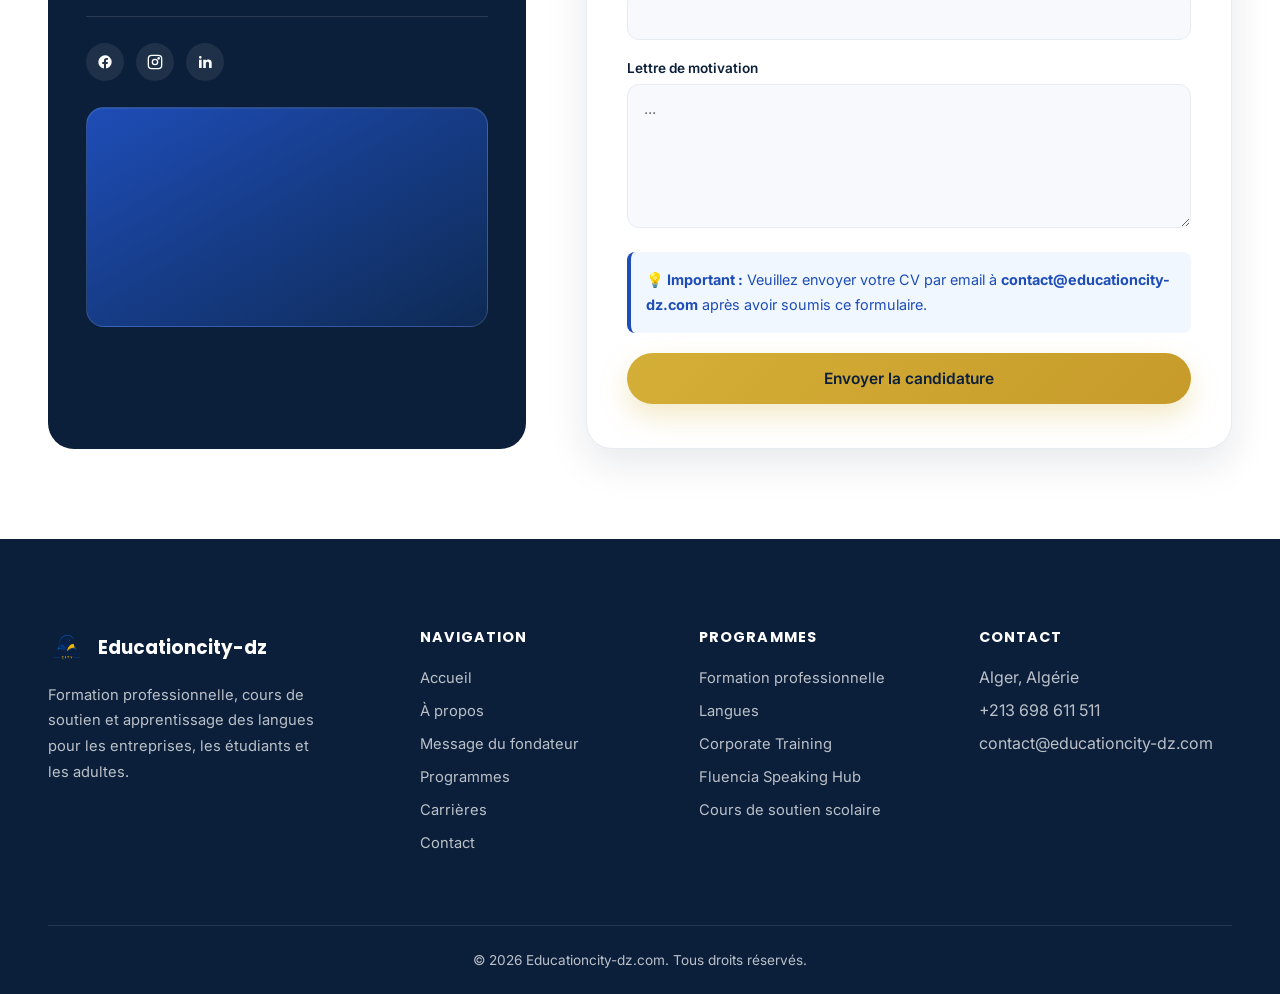
==== commit 2c04d89e: "update" ====
--- a/careers.html
+++ b/careers.html
@@ -254,6 +254,7 @@
           <li><a href="languages.html"><span data-lang="fr">Langues</span><span data-lang="en">Languages</span><span data-lang="ar">اللغات</span></a></li>
           <li><a href="corporate-training.html"><span data-lang="fr">Corporate Training</span><span data-lang="en">Corporate Training</span><span data-lang="ar">تكوين الشركات</span></a></li>
           <li><a href="fluencia.html"><span data-lang="fr">Fluencia Speaking Hub</span><span data-lang="en">Fluencia Speaking Hub</span><span data-lang="ar">فلوينسيا محادثة</span></a></li>
+          <li><a href="academic-support.html"><span data-lang="fr">Cours de soutien scolaire</span><span data-lang="en">Academic Support</span><span data-lang="ar">الدعم الدراسي</span></a></li>
         </ul>
       </div>
       <div>
